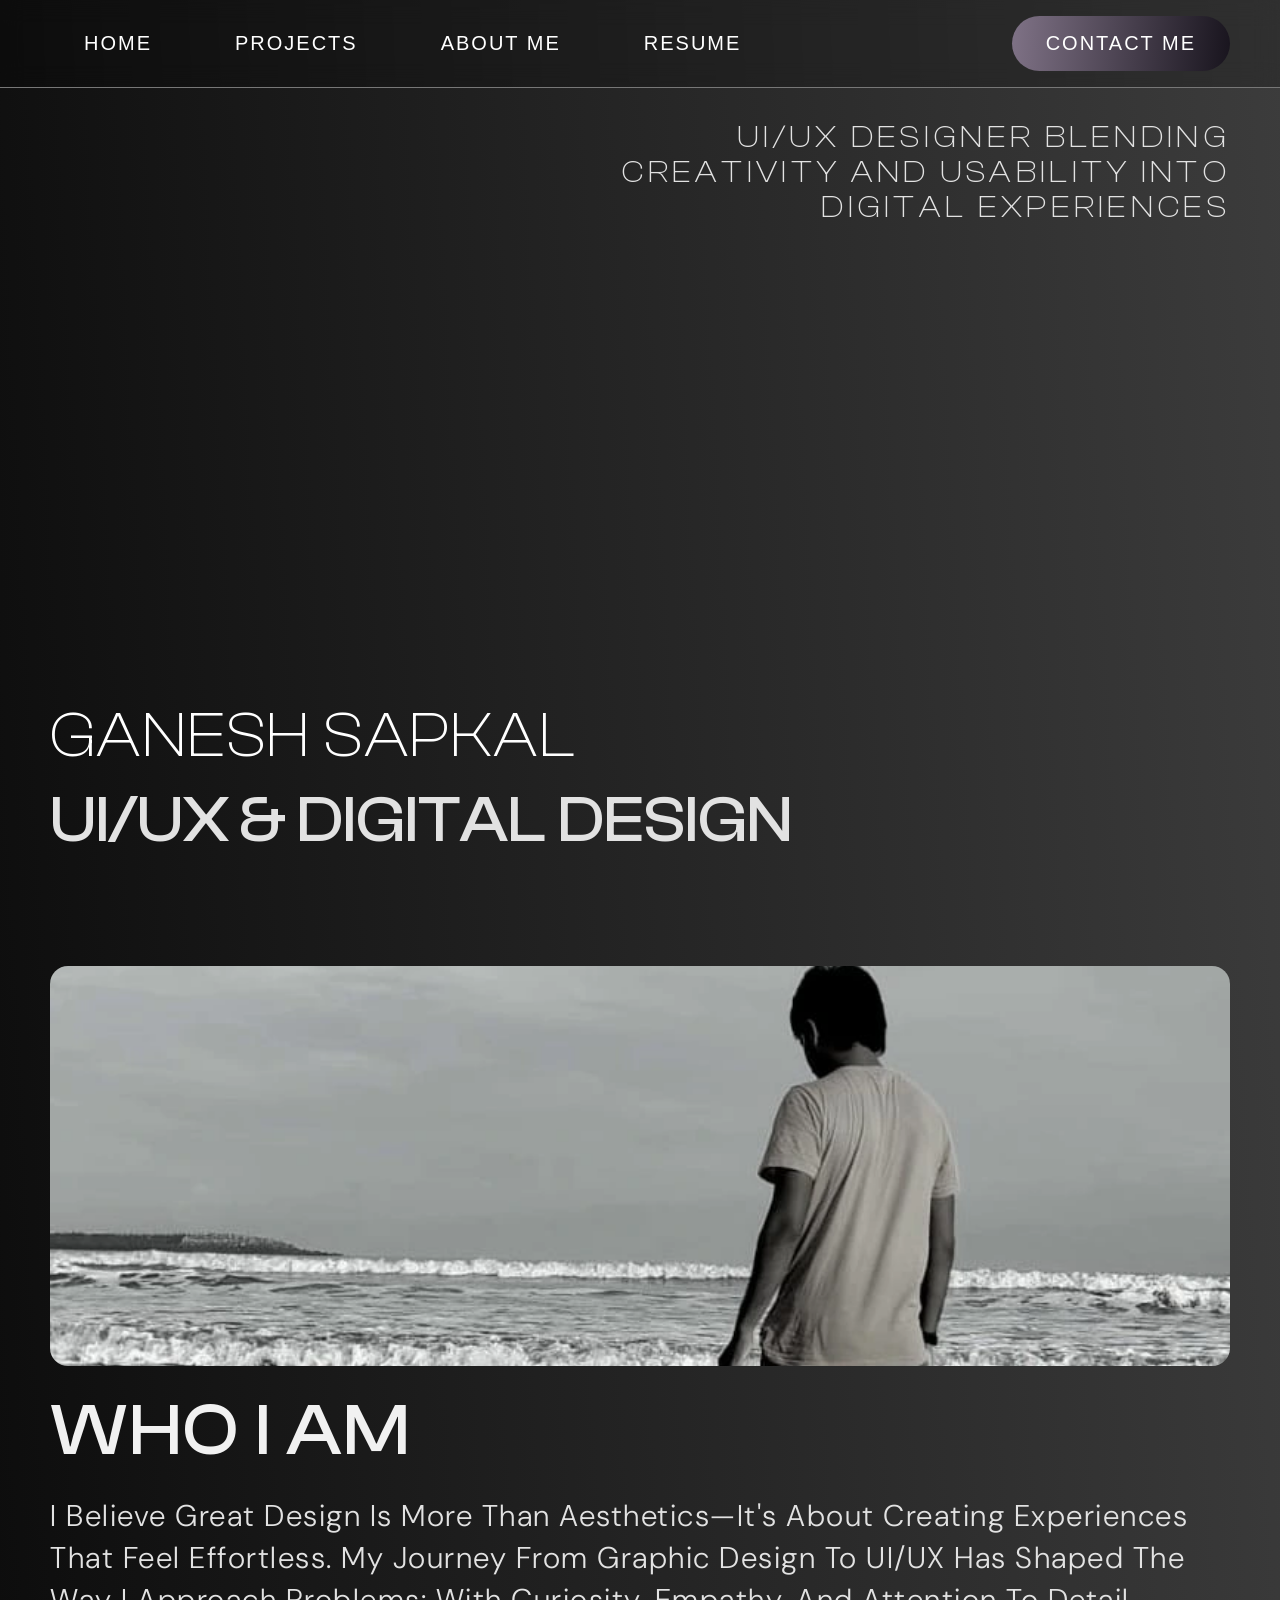
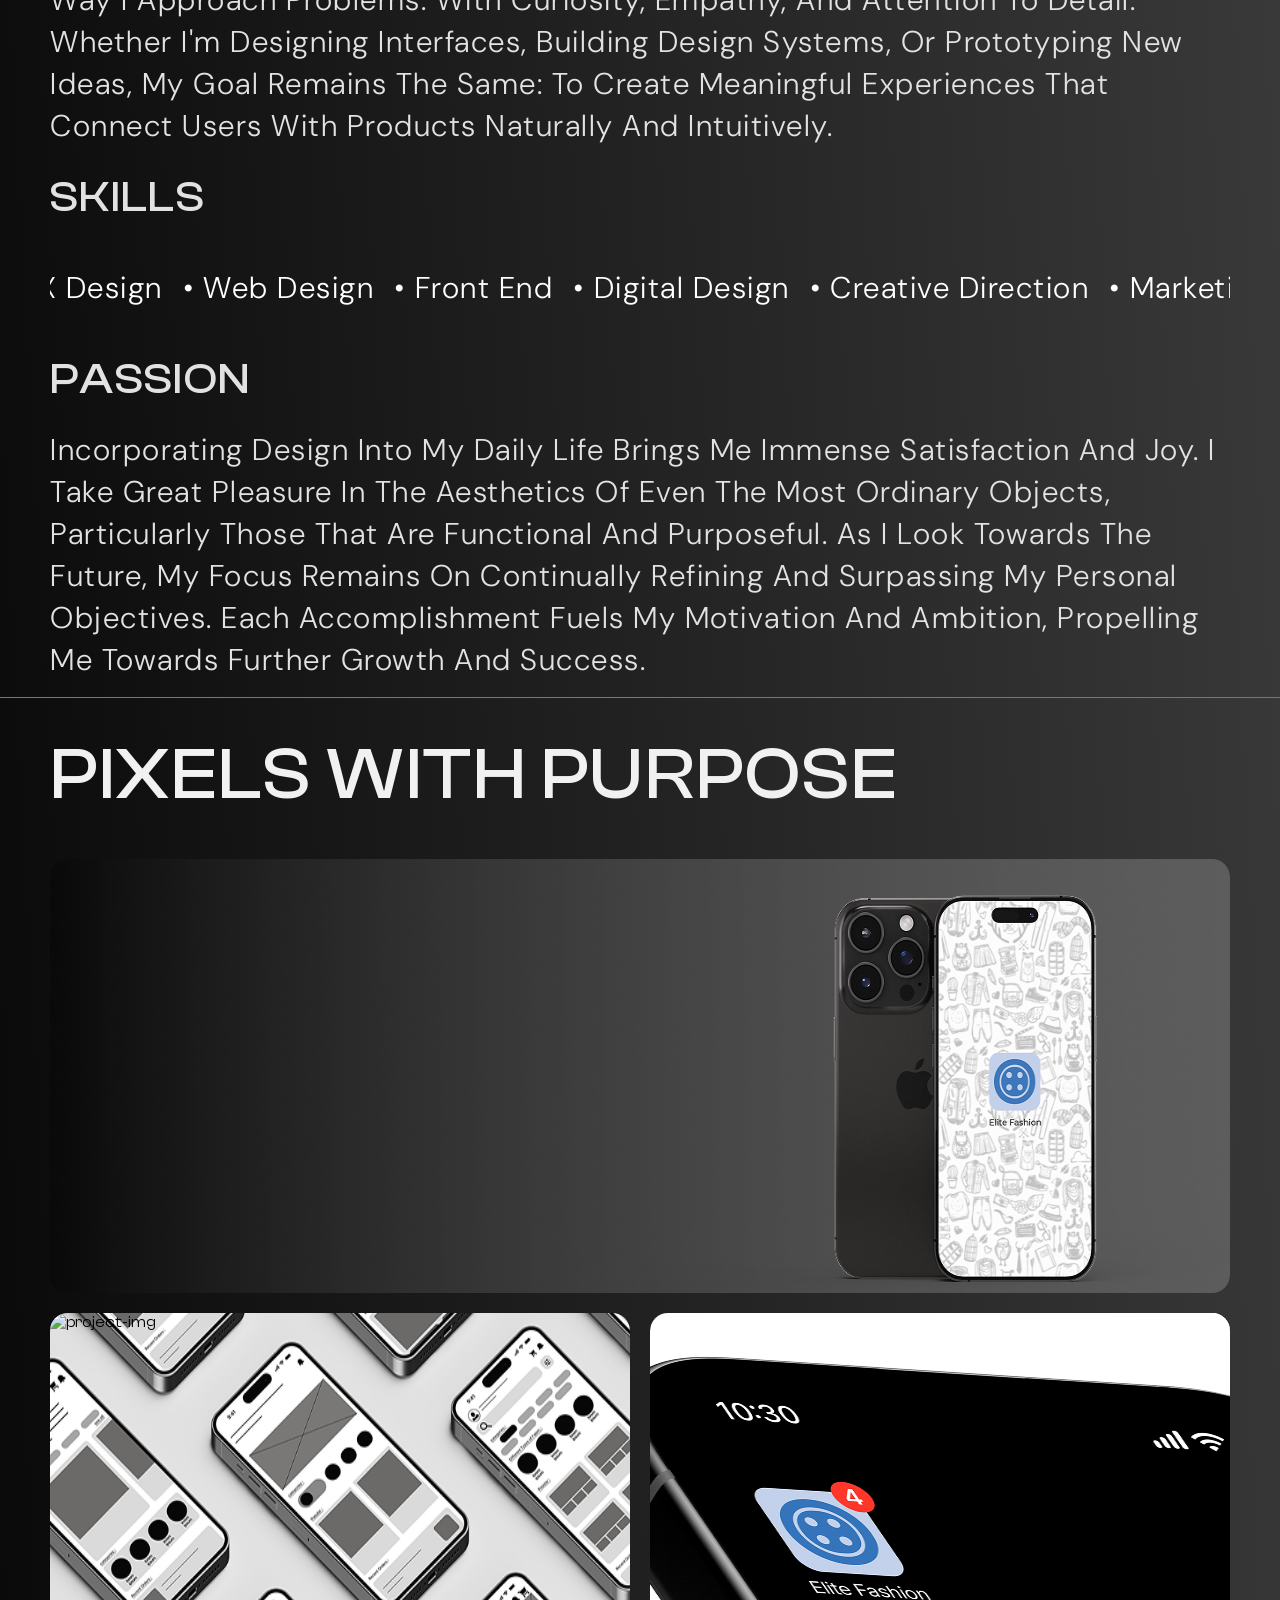
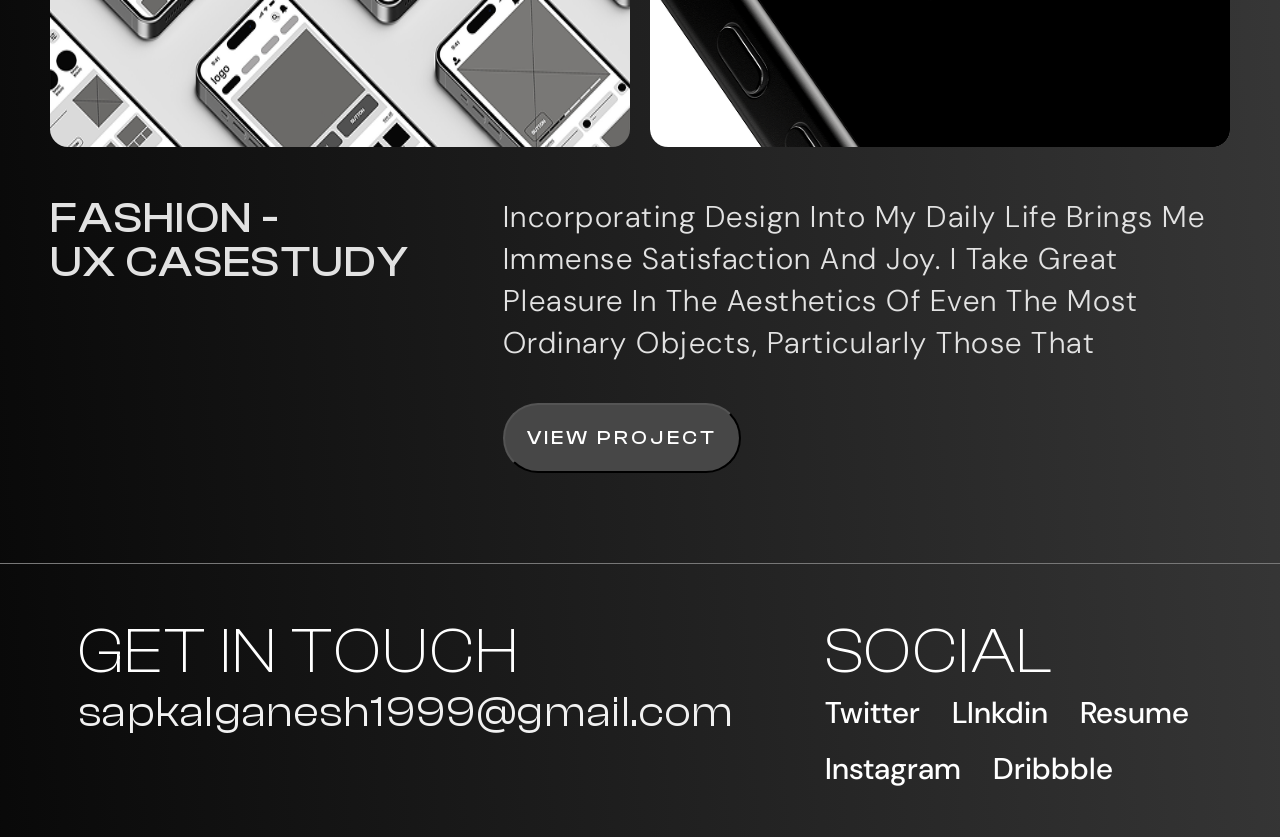
==== index.html @ cbca67ed "update" ====
<!DOCTYPE html>
<html lang="en">
<head>
    <meta charset="UTF-8">
    <meta name="viewport" content="width=device-width, initial-scale=1.0">
    <title>Portfolio GS</title>
    <link rel="stylesheet" href="style.css">
    <link rel="preconnect" href="https://fonts.googleapis.com">
<link rel="preconnect" href="https://fonts.gstatic.com" crossorigin>
<link rel="icon" type="image/svg" href="images/FAVICON.svg">
<link href="https://fonts.googleapis.com/css2?family=DM+Sans:ital,opsz,wght@0,9..40,100..1000;1,9..40,100..1000&display=swap" rel="stylesheet">
</head>
<body>
    <section class="header">
     <div class="Navigation">
        <button class="btn">Home</button>
        <button class="btn">Projects</button>
        <button class="btn">About Me</button>
        <button class="btn"><a class="resume" target="_blank" href="resume.html">Resume</a></button>
     </div>
        <button class="btn2">Contact Me</button>
    </section>
    <section class="Hero-Content">
        <div class="unicorn-bg"
        data-us-project="uirzFrzkegNDwkqG5woQ">
        </div>
    <div class="hero-inner">
        <p class="hero-text">
            UI/UX DESIGNER BLENDING CREATIVITY AND USABILITY INTO DIGITAL EXPERIENCES
         </p>
        <div class="Profile-Info">
           <h2>Ganesh Sapkal </h2>
          <h1>UI/UX & Digital Design</h1>
        </div>
    </div>
        
    </section>
    <section class="About-me">
        <img class="my-img" src="images/WhatsApp Image 2026-05-20 at 4.47.07 PM.webp" alt="my photo">
        <h3 id="subtitle">Who I Am</h3>
        <P class="bodytext">I believe great design is more than aesthetics—it's about creating experiences that feel effortless. My journey from graphic design to UI/UX has shaped the way I approach problems: with curiosity, empathy, and attention to detail. Whether I'm designing interfaces, building design systems, or prototyping new ideas, my goal remains the same: to create meaningful experiences that connect users with products naturally and intuitively. </P>
        <div class="abuot02">
            <h4>Skills</h4>
        <div class="skills-wrapper">
            <div class="skills-track">
            <span>UI/UX Design</span>
            <span>Web Design</span>
            <span>Front end</span>
            <span>Digital Design</span>
            <span>Creative Direction</span>
            <span>Marketing</span>
            <span>Brand Identities</span>

            <!-- Duplicate -->
            <span>UI/UX Design</span>
            <span>Web Design</span>
            <span>Front end</span>
            <span>Digital Design</span>
            <span>Creative Direction</span>
            <span>Marketing</span>
            <span>Brand Identities</span>
            </div>
        </div>
            <h4>Passion</h4>
            <P class="bodytext">Incorporating design into my daily life brings me immense satisfaction and joy. I take great pleasure in the aesthetics of even the most ordinary objects, particularly those that are functional and purposeful. As I look towards the future, my focus remains on continually refining and surpassing my personal objectives. Each accomplishment fuels my motivation and ambition, propelling me towards further growth and success. </P>
        </div>
    </section>
    <section class="Projects">
        <h3 id="subtitle">Pixels With Purpose</h3>
<div class="project02">
            <div class="Project02-Image">
                <img id="imgp21" src="images/main img case study.png" alt="project-img">
                <img id="imgp22"src="images/2nd\ imag\ of\ case\ study.png" alt="project-img">
                <img id="imgp23"src="images/Image.png" alt="project-img"> 
            </div>
         <div class="Project-Description"> 
            <h4>fashion -<br>UX casestudy</h4>
            <div class="Project-Text">
                <P class="bodytext">Incorporating design into my daily life brings me immense satisfaction and joy. I take great pleasure in the aesthetics of even the most ordinary objects, particularly those that  </P>
                <button class="Project-Link-btn">View Project</button>
            </div>
         </div>
    </div>
    </section>
    <section class="Footer">
        <div class="Contact-Info">
        <h2>GET IN TOUCH</h2>
        <h5>sapkalganesh1999@gmail.com</h5>
        </div>
        <div class="Social">
        <h2>Social</h2>
        <div id="SocialList">
           <div class="listo1">
            <h6>Twitter</h6>
            <h6>LInkdin</h6>
            <h6>Resume</h6>
           </div> 
           <div class="listo1">
            <h6>Instagram</h6>
            <h6>dribbble</h6>
           </div>
        </div>

    </section>
    
    <script src="script.js"></script>
</body>
</html>
---- style.css ----
@font-face{
    font-family: "Clash Display";
    src: url("fonts/TTF/ClashDisplay-Variable.woff2") format("woff2");
}
*{
    box-sizing: border-box;
    margin: 0;
    padding: 0;
}
html{
    scroll-behavior: smooth;
}
body {
  font-family: "Clash Display";
  background: linear-gradient(267deg, #666 -82.17%, #000 117.22%);
  min-height: 100vh;
}
.header{
    position: fixed;
    top: 0;
    left: 0;
    width: 100%;
    display: flex;
    padding: 16px clamp(20px, 5vw, 50px);
    justify-content: space-between;
    align-items: center;
    background: rgba(0,0,0,0.2);
    backdrop-filter: blur(12px);
    -webkit-backdrop-filter: blur(12px);
    border-bottom: 0.5px solid var(--greys-scale-500, #777);
    z-index: 1000;
    transition: transform 0.4s ease;
}
.btn{
    padding: 16px 34px;
    justify-content: center;
    align-items: center;
    gap: 10px;
    border: 0px;
    border-radius: 50px;
    background-color: transparent;
    color: rgba(255, 255, 255, 1);
    font-size: 20px;
    text-transform: uppercase;
    font-weight: 500;
    letter-spacing: 2px;
}
    .btn:hover{
    text-decoration: underline;
    text-underline-offset: 5px;
    letter-spacing: 2px;
    }
.Navigation{
    display: flex;
    align-items: center;
    gap: 15px;  
    
}
.btn2{
    color: #FFFFFF;
    display: flex;
    padding: 16px 34px;
    justify-content: center;
    align-items: center;
    gap: 10px;
    border-radius: 50px;
    border: 3px;
    background: linear-gradient(95deg, #7F7286 0.2%, #0C0911 111.86%);font-size: 20px;
    text-transform: uppercase;
    font-weight: 500;
    letter-spacing: 2px;
}
    .btn2:hover{
    color: var(--greys-scale-0, #FFF);
    background: linear-gradient(95deg, #CCB6D8 0.2%, #57386D 111.86%);
    text-decoration: underline;
    text-underline-offset: 3px;
    font-size: 20px;
    text-transform: uppercase;
    font-weight: 500;
    letter-spacing: 2px;
    }
.Hero-Content{
    position: relative;
    overflow: hidden;
    min-height: 100vh;
    width: 100%;
    padding: 0 50px 50px;
    color: #eaeaea;
}
.hero-text{
    color: var(--greys-scale-100, #E2E2E2);
    font-family: "Clash Display";
    font-size: clamp(1rem, 2.5vw, 2rem);
    font-style: normal;
    font-weight: 300;
    line-height: 110%; /* 47.3px */
    letter-spacing: 4.3px;
    text-transform: capitalize;
    max-width: 659px;
    text-align: right;
}
.Profile-Info{
    display: flex;
    flex-direction: column;
    align-items: flex-start;
    gap: 8px;
    align-self: stretch;
    margin-top: 4lh;
}
h2{
    color: var(--greys-scale-0, #FFF);
    font-family: "Clash Display";
    font-size: clamp(2rem, 5vw, 4.56rem);
    line-height: 1;
    font-style: normal;
    font-weight: 300;
    line-height: 120%; /* 87.6px */
    letter-spacing: 1.46px;
    text-transform: uppercase;
}
h1{
    color: var(--greys-scale-50, #E2E2E2);
    font-family: "Clash Display";
    font-size: clamp(2rem, 5vw, 4.56rem);
    font-style: normal;
    font-weight: 500;
    line-height: 120%; /* 87.6px */
    text-transform: uppercase;
}
.unicorn-bg{
    position: absolute;
    top: 0;
    left: 0;
    width: 100%;
    height: 100%;
    z-index: 0;
    opacity: 1;
}
.About-me{
    display: flex;
    padding: 16px 50px;
    flex-direction: column;
    justify-content: center;
    align-items: start;
    gap: 28px;
    align-self: stretch;
    border-bottom: 0.5px solid var(--greys-scale-500, #777);
}
.my-img{
    width: 100%;
    height: 400px;
    object-fit: cover;
    border-radius: 18px;
    transform: scaleX(-1);
}
.header:hover{
    background: rgba(0,0,0,0.35);
}
.header.hide{
    transform: translateY(-100%);
}
.hero-inner{
    position: relative;
    z-index: 2;
    width: 100%;
    min-height: 100vh;
    display: flex;
    flex-direction: column;
    justify-content: space-between;
    align-items: flex-end;
    padding-top: 120px;
    padding-bottom: 40px;
}
#subtitle{
    color: var(--greys-scale-50, #F1F1F1);
    font-family: "Clash Display";
    font-size: 73px;
    font-style: normal;
    font-weight: 500;
    line-height: 100%; /* 73px */
    letter-spacing: 2.19px;
    text-transform: uppercase;
}
.bodytext{
    color: var(--greys-scale-100, #E2E2E2);
    font-family: "DM Sans";
    font-size: 30px;
    font-style: normal;
    font-weight: 300;
    line-height: 140%; /* 33px */
    letter-spacing: 1.5px;
    text-transform: capitalize;
}
.abuot02{
    display: flex;
    flex-direction: column;
    align-items: flex-start;
    gap: 28px;
    align-self: stretch;
}
h4{
    color: var(--greys-scale-100, #E2E2E2);
    font-family: "Clash Display";
    font-size: 44px;
    font-style: normal;
    font-weight: 500;
    line-height: 100%; /* 44px */
    letter-spacing: 1.32px;
    text-transform: uppercase;
}
.Projects{
    display: flex;
    padding: 40px 50px;
    flex-direction: column;
    align-items: flex-start;
    gap: 48px;
    align-self: stretch;
}
.Project-Image{
    display: flex;
    justify-content: flex-end;
    align-items: flex-start;
    align-content: flex-start;
    gap: 20px;
    align-self: stretch;
    flex-wrap: wrap;
}
#imagep1{
    width: 657px;
    height: 434px;
    border-radius: 18px;
    border: 0.5px solid #91784C;
}
.Project-Description{
    display: flex;
    align-items: flex-start;
    justify-content: space-between;
    align-self: stretch;
}
.Project-Link-btn{
    display: flex;
    padding: 22px;
    justify-content: center;
    align-items: center;
    gap: 10px;
    border-radius: 50px;
    background: var(--greys-scale-700, #474747);
    color: var(--greys-scale-0, #FFF);
    font-family: "Clash Display";
    font-size: 20px;
    font-style: normal;
    font-weight: 500;
    line-height: 110%; /* 22px */
    letter-spacing: 3.2px;
    text-transform: uppercase;
}
.Project-Text{
    margin-left: 5lh;
    display: flex;
    flex-direction: column;
    align-items: flex-start;
    gap: 39px;
    flex: 1 0 0;
}
#project01{
    display: flex;
    padding-bottom: 50px;
    flex-direction: column;
    align-items: flex-end;
    gap: 49px;
    align-self: stretch;
}
.project02{
    display: flex;
    padding-bottom: 50px;
    flex-direction: column;
    align-items: flex-end;
    gap: 49px;
    align-self: stretch;
}
.Project02-Image{
    display: grid;
    height: 888px;
    row-gap: 20px;
    column-gap: 20px;
    align-self: stretch;
    grid-template-rows: repeat(2,minmax(0,1fr));
    grid-template-columns: repeat(2,minmax(0,1fr));
}
#imgp21{
    align-self: stretch;
    grid-row: 1 / span 1;
    grid-column: 1 / span 2;
    justify-self: stretch;
    border-radius: 18px;
    background: url(images/main\ img\ case\ study.png) lightgray 842.93px -58.25px / 54.776% 126.844% no-repeat, linear-gradient(90deg, #000 -6.96%, rgba(255, 255, 255, 0.00) 168.92%);
}
#imgp22{
    align-self: stretch;
    grid-row: 2 / span 1;
    grid-column: 1 / span 1;
    justify-self: stretch;
    border-radius: 18px;
    background: url(images/2nd\ imag\ of\ case\ study.png) lightgray -0.002px -93.945px / 100% 133.609% no-repeat;
}
#imgp23{
    align-self: stretch;
    grid-row: 2 / span 1;
    grid-column: 2 / span 1;
    justify-self: stretch;
    border-radius: 18px;
    background: url(images/Image.png) lightgray -34.316px -112.527px / 124.784% 179.742% no-repeat;
}
.Footer{
    display: flex;
    padding: 50px 78px;
    justify-content: space-between;
    align-items: flex-start;
    align-self: stretch;
    border-top: 1px solid var(--greys-scale-500, #777);
}
h5{
    align-self: stretch;
    color: var(--greys-scale-50, #F1F1F1);
    font-family: "Clash Display";
    font-size: 43px;
    font-style: normal;
    font-weight: 400;
    line-height: 100%; /* 43px */
    letter-spacing: 1.29px;
    text-transform: lowercase;
}
h6{
    color: #FFF;
    font-family: "DM Sans";
    font-size: 30px;
    font-style: normal;
    font-weight: 500;
    line-height: 120%; /* 36px */
    text-transform: capitalize;}
#SocialList{
    display: flex;
    flex-direction: column;
    align-items: flex-start;
    gap: 20px;
    align-self: stretch;
}
.Social{
    display: flex;
    width: 377px;
    flex-direction: column;
    align-items: flex-start;
    gap: 4px;
}
.listo1{
    display: flex;
    align-items: center;
    gap: 32px;
    align-self: stretch;
}
.resume{
    text-decoration: none;
    color: inherit;
}
.skills-wrapper{
    overflow: hidden;
    width: 100%;
    padding: 20px 0;
    color: #FFFFFF;
}

.skills-track{
    display: flex;
    gap: 40px;
    width: max-content;
    font-family: "DM Sans";
    font-size: 30px;
    font-style: normal;
    font-weight: 300;
    line-height: 140%; /* 33px */
    letter-spacing: 1.5px;
    text-transform: capitalize;
    display: flex;
    gap: 20px;
}

.skills-track span{
    white-space: nowrap;
    font-family: "DM Sans";
    font-size: 30px;
    font-style: normal;
    font-weight: 300;
    line-height: 140%;
    letter-spacing: 1.5px;
    text-transform: capitalize;
}

.skills-track span::before{
    content: "•";
    margin-right: 8px;
}
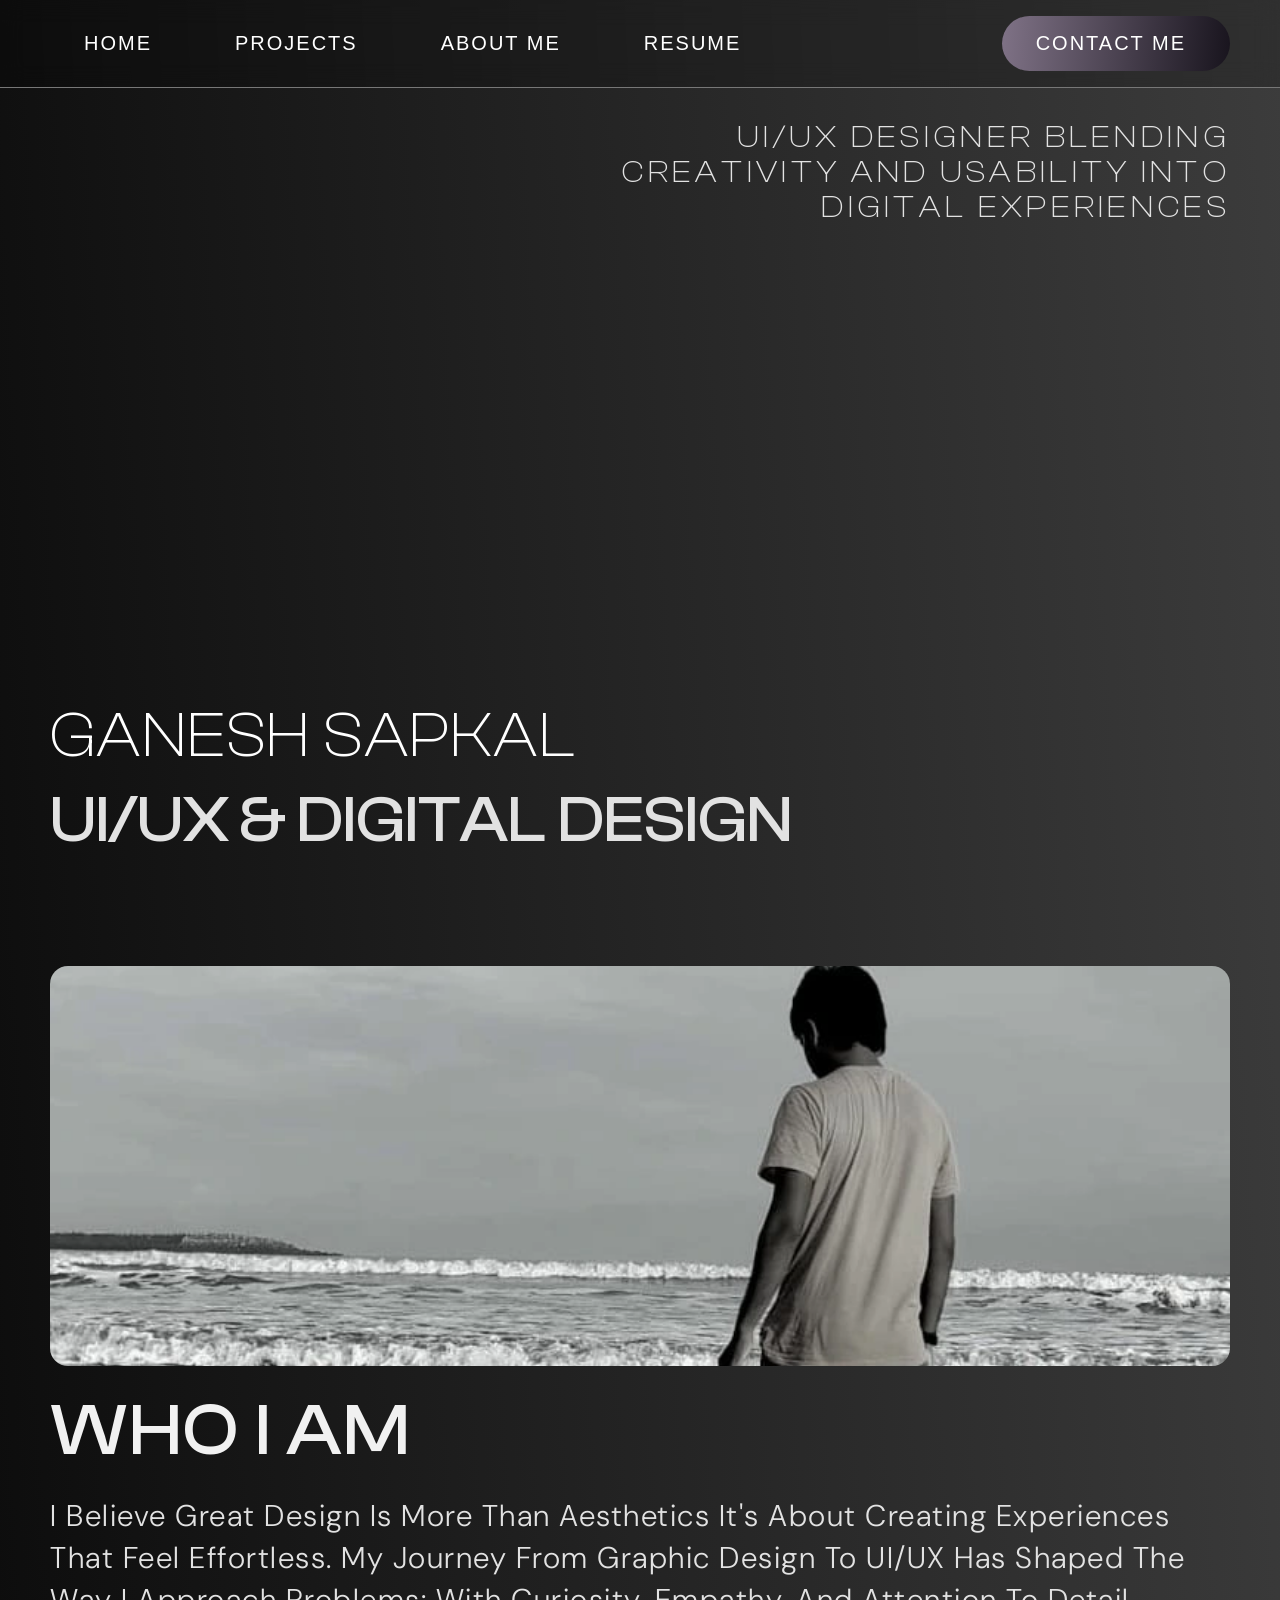
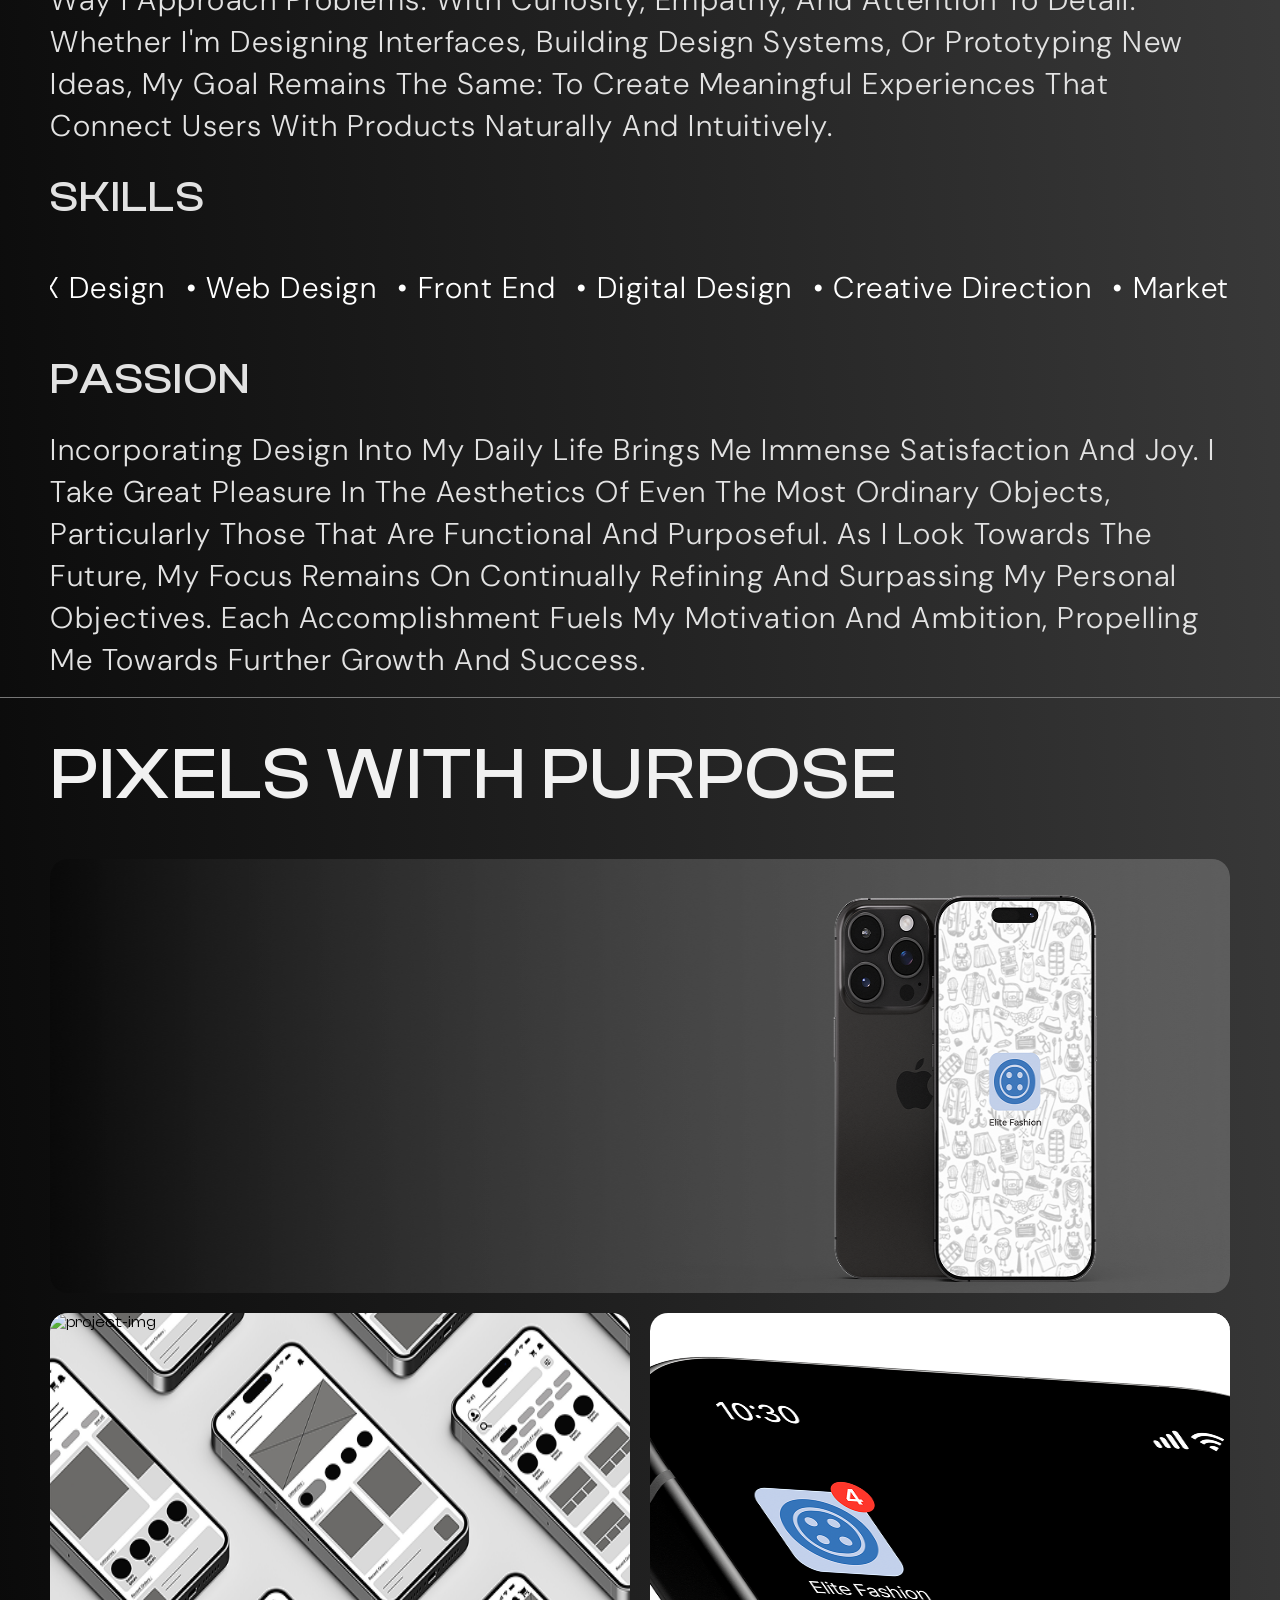
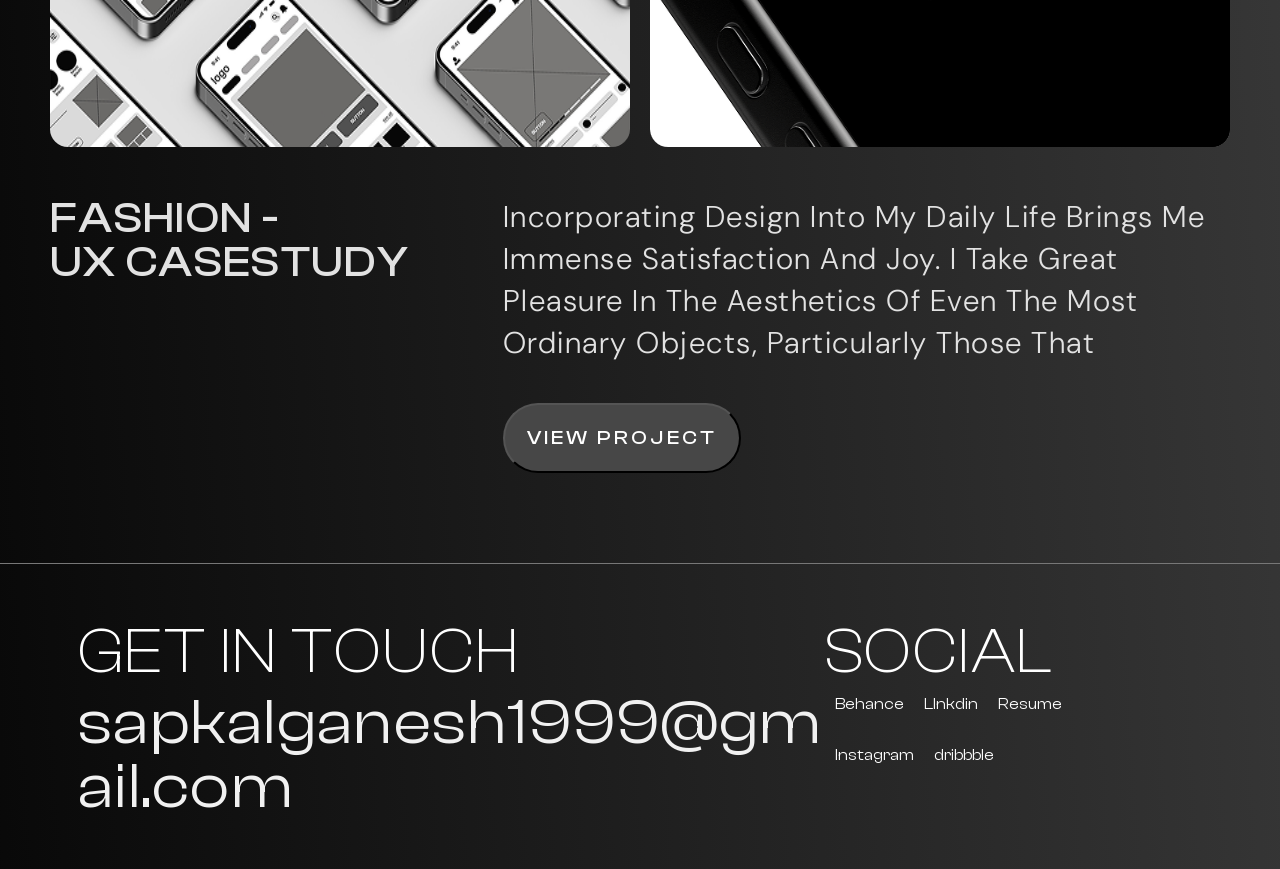
==== commit 4a895a66: "update" ====
--- a/index.html
+++ b/index.html
@@ -6,9 +6,10 @@
     <title>Portfolio GS</title>
     <link rel="stylesheet" href="style.css">
     <link rel="preconnect" href="https://fonts.googleapis.com">
-<link rel="preconnect" href="https://fonts.gstatic.com" crossorigin>
-<link rel="icon" type="image/svg" href="images/FAVICON.svg">
-<link href="https://fonts.googleapis.com/css2?family=DM+Sans:ital,opsz,wght@0,9..40,100..1000;1,9..40,100..1000&display=swap" rel="stylesheet">
+    <link rel="preconnect" href="https://fonts.gstatic.com" crossorigin>
+    <link rel="icon" type="image/svg" href="images/FAVICON.svg">
+    <link href="https://fonts.googleapis.com/css2?family=DM+Sans:ital,opsz,wght@0,9..40,100..1000;1,9..40,100..1000&display=swap" rel="stylesheet">
+    <link href="https://cdn.jsdelivr.net/npm/remixicon/fonts/remixicon.css" rel="stylesheet">
 </head>
 <body>
     <section class="header">
@@ -18,7 +19,10 @@
         <button class="btn">About Me</button>
         <button class="btn"><a class="resume" target="_blank" href="resume.html">Resume</a></button>
      </div>
-        <button class="btn2">Contact Me</button>
+        <button class="btn2">
+        <span>Contact Me</span>
+        <i class="ri-arrow-right-line"></i>
+        </button>
     </section>
     <section class="Hero-Content">
         <div class="unicorn-bg"
@@ -38,7 +42,7 @@
     <section class="About-me">
         <img class="my-img" src="images/WhatsApp Image 2026-05-20 at 4.47.07 PM.webp" alt="my photo">
         <h3 id="subtitle">Who I Am</h3>
-        <P class="bodytext">I believe great design is more than aesthetics—it's about creating experiences that feel effortless. My journey from graphic design to UI/UX has shaped the way I approach problems: with curiosity, empathy, and attention to detail. Whether I'm designing interfaces, building design systems, or prototyping new ideas, my goal remains the same: to create meaningful experiences that connect users with products naturally and intuitively. </P>
+        <P class="bodytext">I believe great design is more than aesthetics it's about creating experiences that feel effortless. My journey from graphic design to UI/UX has shaped the way I approach problems: with curiosity, empathy, and attention to detail. Whether I'm designing interfaces, building design systems, or prototyping new ideas, my goal remains the same: to create meaningful experiences that connect users with products naturally and intuitively. </P>
         <div class="abuot02">
             <h4>Skills</h4>
         <div class="skills-wrapper">
@@ -91,13 +95,28 @@
         <h2>Social</h2>
         <div id="SocialList">
            <div class="listo1">
-            <h6>Twitter</h6>
-            <h6>LInkdin</h6>
-            <h6>Resume</h6>
+            <a href="https://www.behance.net/ganeshsapkal"target="_blank">
+            <i class="ri-behance-line"></i>
+            <span>Behance</span>
+            </a>
+            <a href="https://www.linkedin.com/in/ganesh021999"target="_blank">
+            <i class="ri-linkedin-box-fill"></i>
+            <span>LInkdin</span>
+            </a>
+            <a href="resume.html"target="_blank">
+            <i class="ri-article-fill"></i>
+            <span>Resume</span>
+            </a>
            </div> 
            <div class="listo1">
-            <h6>Instagram</h6>
-            <h6>dribbble</h6>
+            <a href="#">
+            <i class="ri-instagram-fill"></i>
+            <span>Instagram</span>
+            </a>
+            <a href="https://dribbble.com/sapkal_1999_ganesh-6180"target="_blank">
+            <i class="ri-dribbble-line"></i>
+            <span>dribbble</span>
+            </a>
            </div>
         </div>
 
--- a/style.css
+++ b/style.css
@@ -70,15 +70,16 @@
     font-weight: 500;
     letter-spacing: 2px;
 }
-    .btn2:hover{
-    color: var(--greys-scale-0, #FFF);
-    background: linear-gradient(95deg, #CCB6D8 0.2%, #57386D 111.86%);
-    text-decoration: underline;
-    text-underline-offset: 3px;
-    font-size: 20px;
-    text-transform: uppercase;
-    font-weight: 500;
-    letter-spacing: 2px;
+    .btn2:hover {
+   color: #FFF;
+   background: linear-gradient(95deg, #CCB6D8 0.2%, #57386D 111.86%);
+    }
+    .btn2:hover span {
+   text-decoration: underline;
+   text-underline-offset: 3px;
+    }
+    .btn2:hover i {
+   transform: translateX(4px);
     }
 .Hero-Content{
     position: relative;
@@ -343,7 +344,7 @@
     display: flex;
     flex-direction: column;
     align-items: flex-start;
-    gap: 20px;
+    gap: 32px;
     align-self: stretch;
 }
 .Social{
@@ -352,12 +353,14 @@
     flex-direction: column;
     align-items: flex-start;
     gap: 4px;
+    flex-shrink: 0;
 }
 .listo1{
     display: flex;
     align-items: center;
-    gap: 32px;
-    align-self: stretch;
+    gap: 10px;
+    align-self: stretch;
+    flex-wrap: wrap;
 }
 .resume{
     text-decoration: none;
@@ -399,4 +402,26 @@
 .skills-track span::before{
     content: "•";
     margin-right: 8px;
+}
+.listo1 a {
+    display: flex;
+    align-items: center;
+    gap: 10px;
+    text-decoration: none;
+    color: #fff;
+    white-space: nowrap;
+}
+
+.listo1 a i {
+    font-size: 24px;
+}
+.Contact-Info{
+    flex: 1;
+}
+.Contact-Info h5{
+    font-size: 80px;
+}
+.Contact-Info h5{
+    font-size: clamp(32px, 5vw, 72px);
+    word-break: break-word;
 }
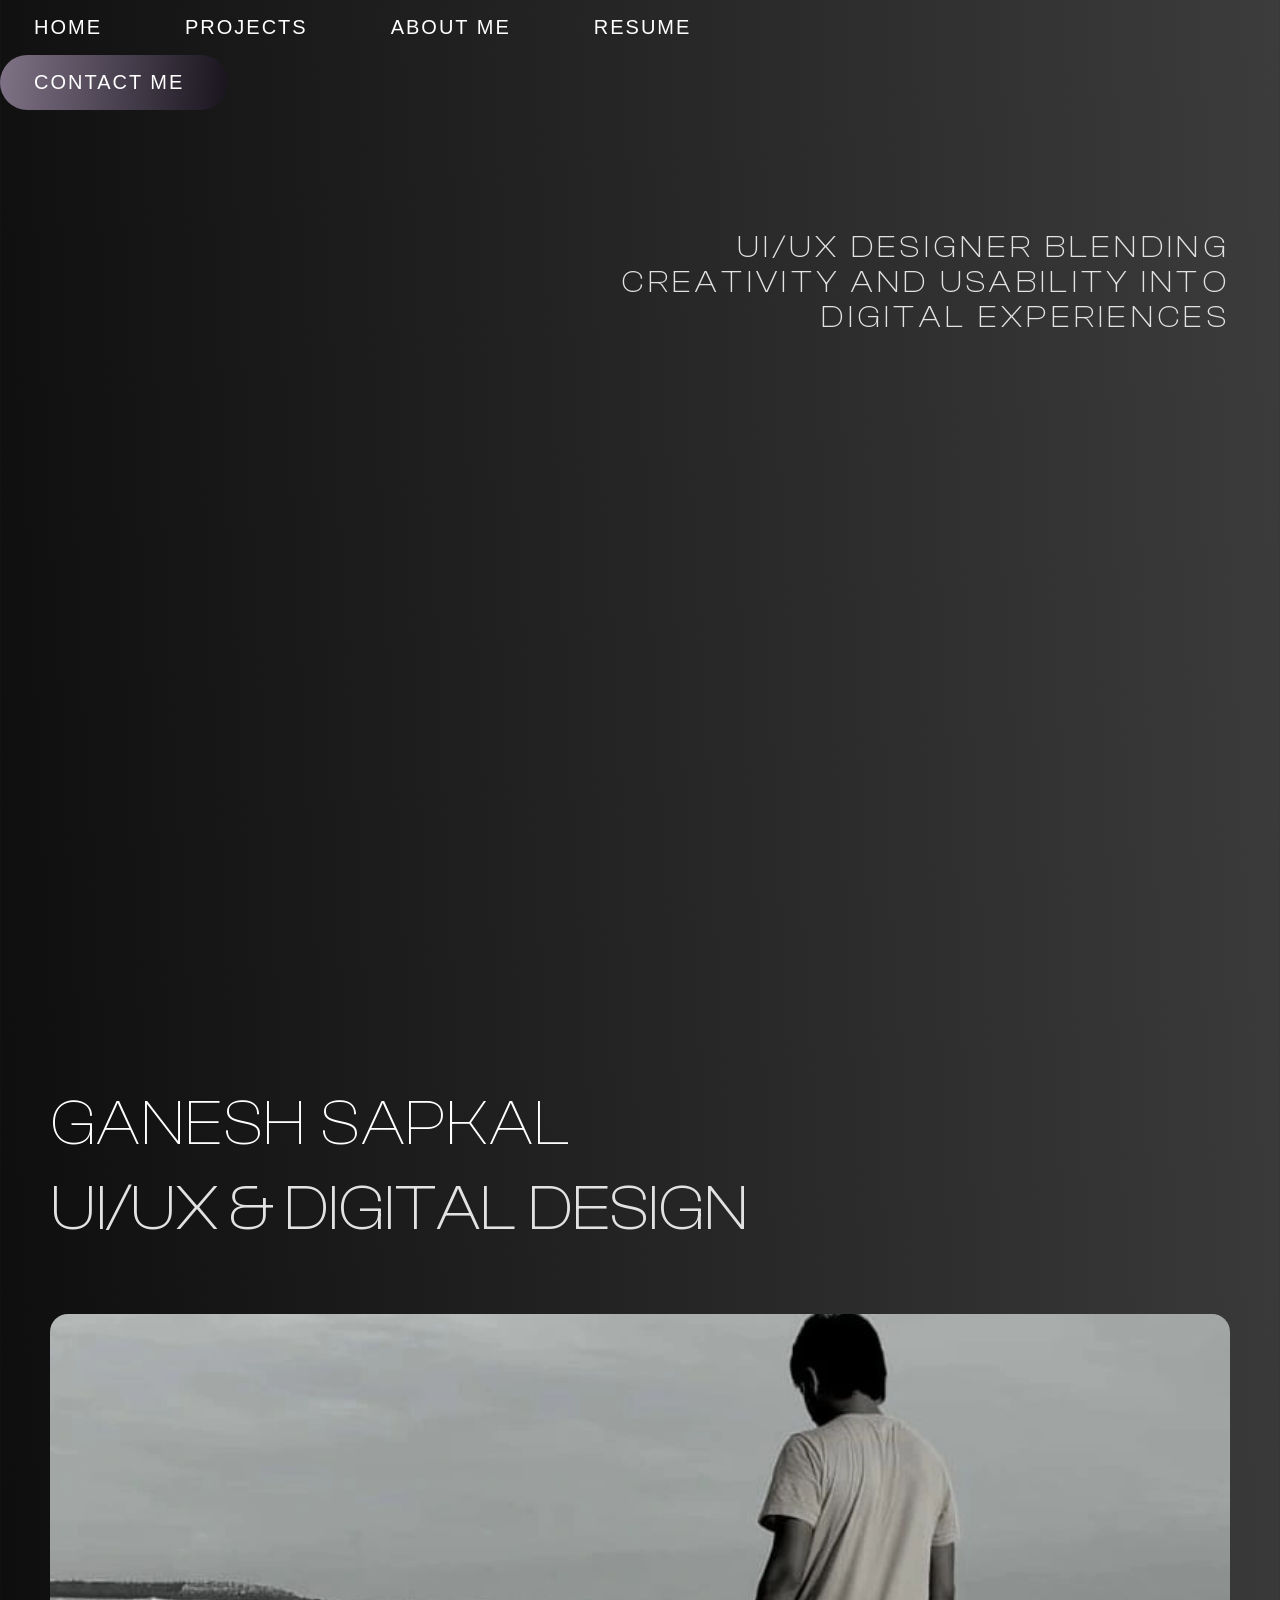
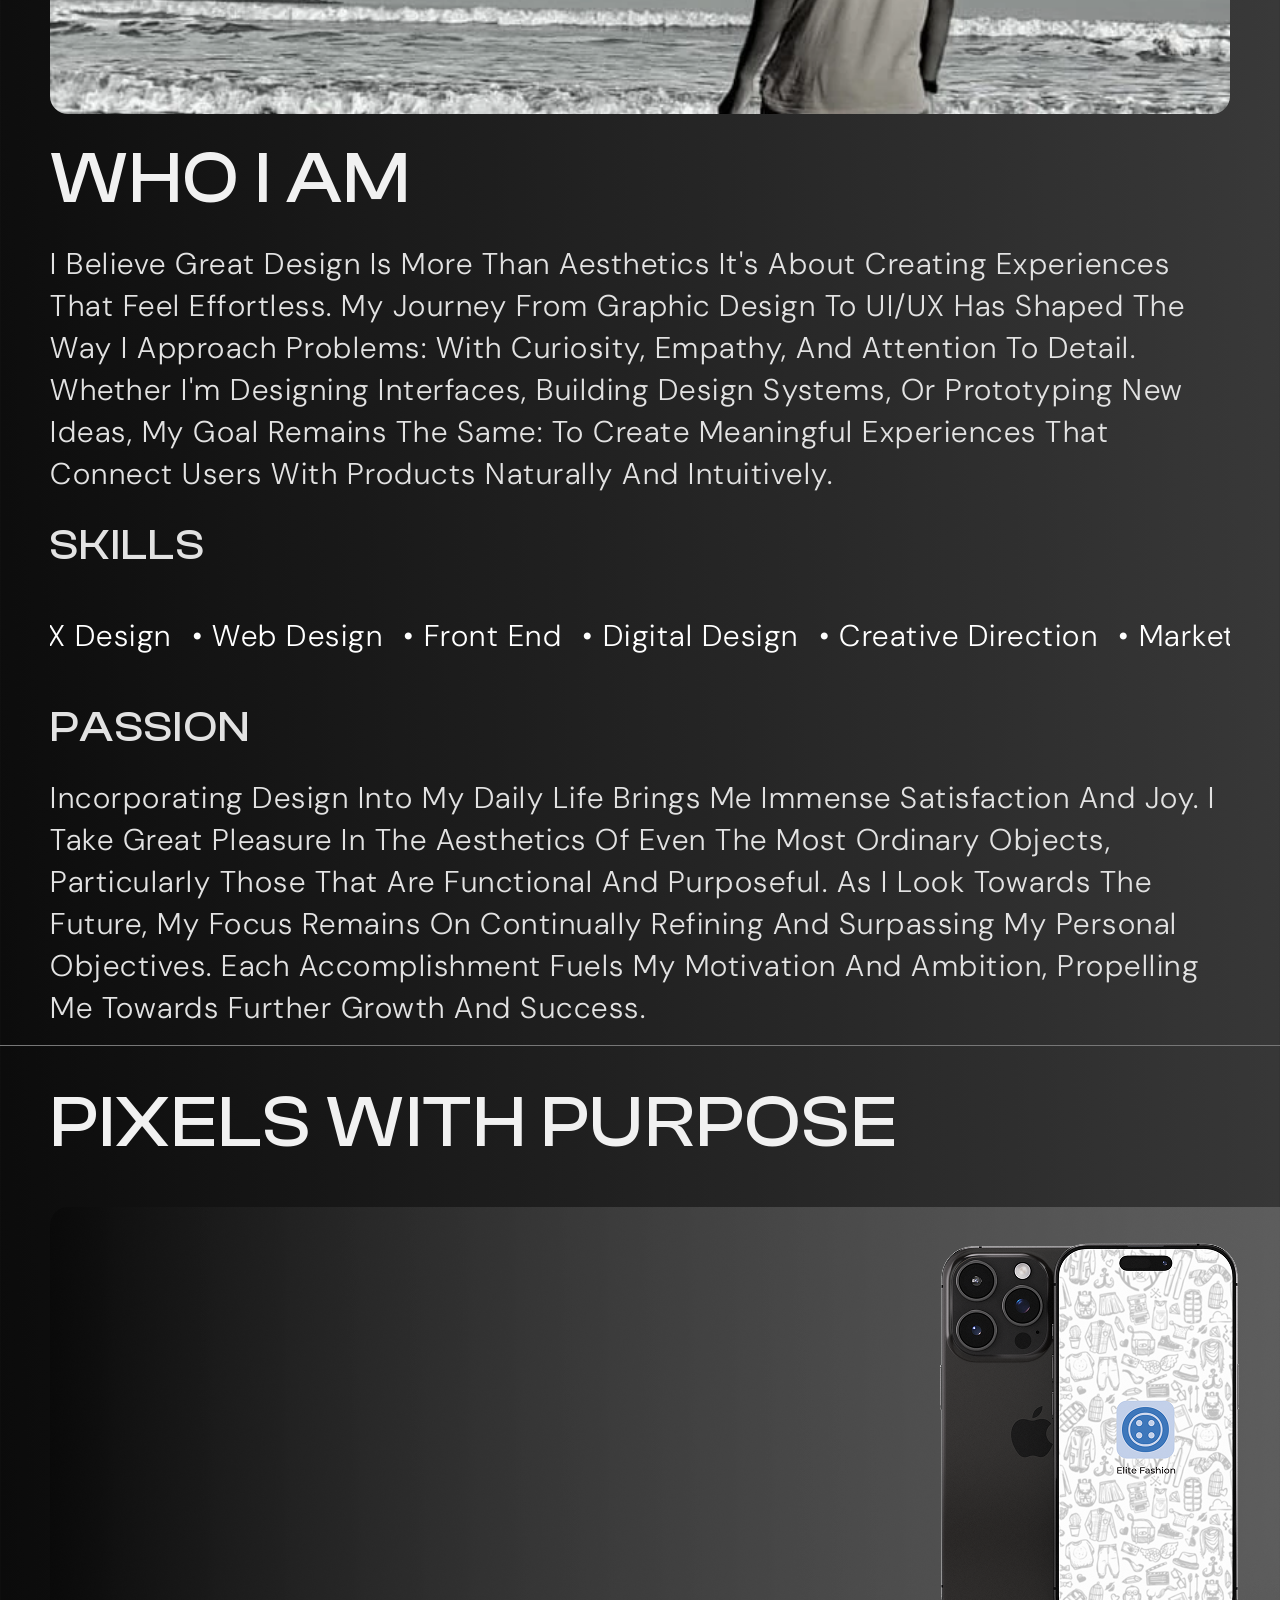
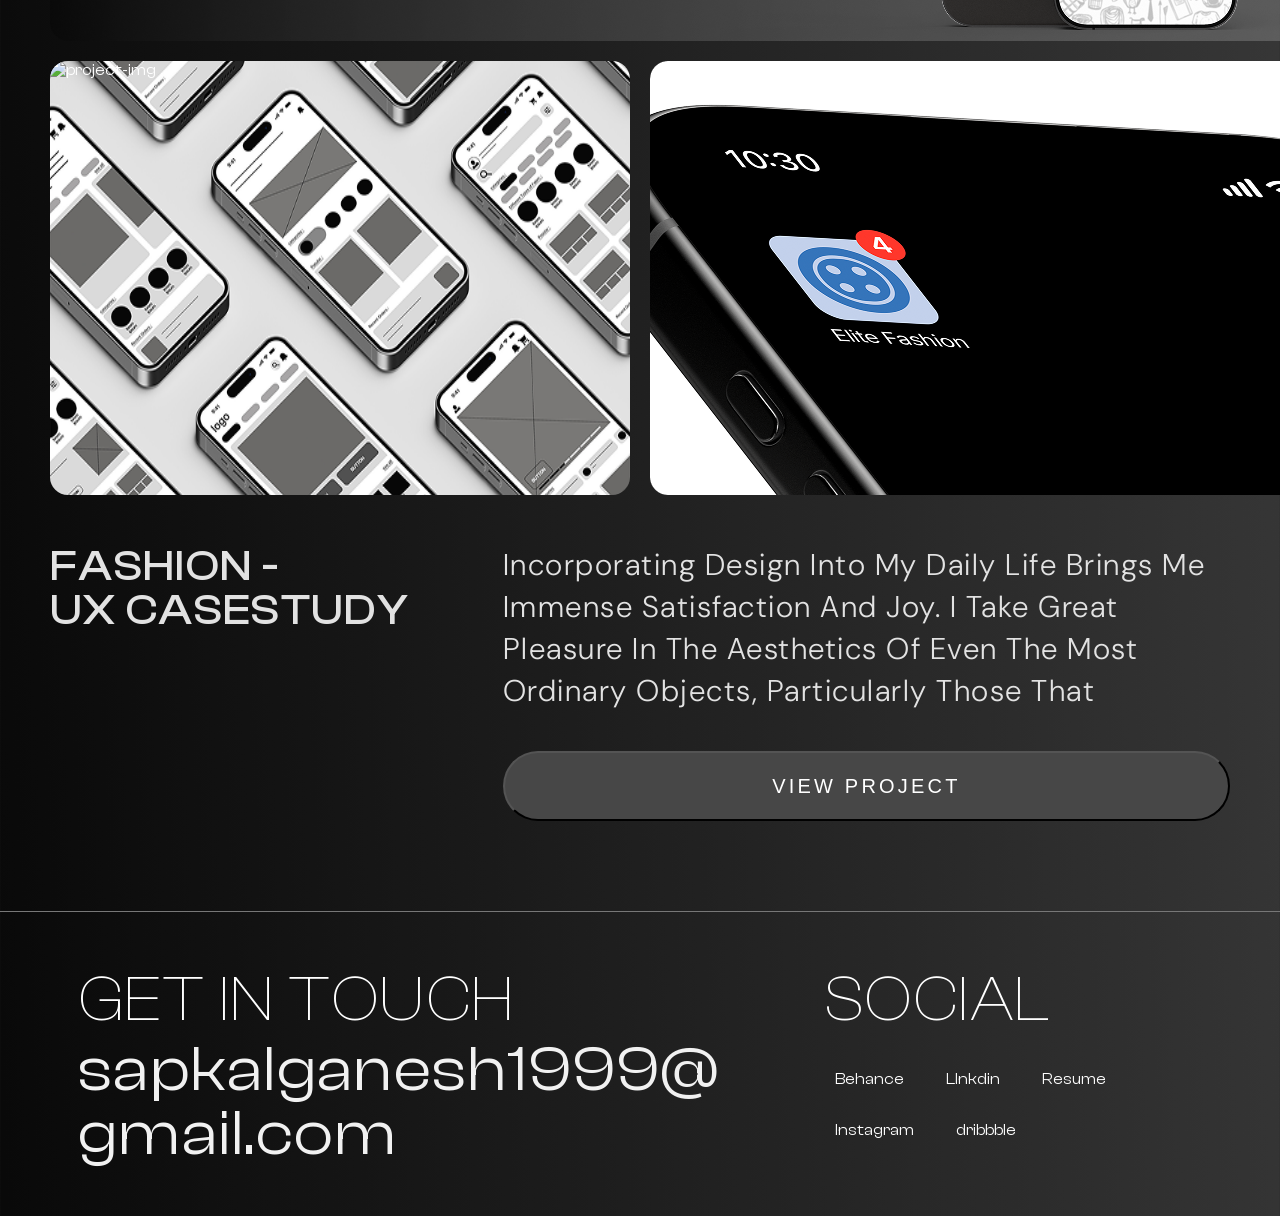
==== commit 776073e4: "structure" ====
--- a/index.html
+++ b/index.html
@@ -12,8 +12,8 @@
     <link href="https://cdn.jsdelivr.net/npm/remixicon/fonts/remixicon.css" rel="stylesheet">
 </head>
 <body>
-    <section class="header">
-     <div class="Navigation">
+    <header>
+        <div class="Navigation">
         <button class="btn">Home</button>
         <button class="btn">Projects</button>
         <button class="btn">About Me</button>
@@ -23,70 +23,72 @@
         <span>Contact Me</span>
         <i class="ri-arrow-right-line"></i>
         </button>
-    </section>
-    <section class="Hero-Content">
-        <div class="unicorn-bg"
-        data-us-project="uirzFrzkegNDwkqG5woQ">
-        </div>
-    <div class="hero-inner">
-        <p class="hero-text">
-            UI/UX DESIGNER BLENDING CREATIVITY AND USABILITY INTO DIGITAL EXPERIENCES
-         </p>
-        <div class="Profile-Info">
-           <h2>Ganesh Sapkal </h2>
-          <h1>UI/UX & Digital Design</h1>
-        </div>
-    </div>
-        
-    </section>
-    <section class="About-me">
-        <img class="my-img" src="images/WhatsApp Image 2026-05-20 at 4.47.07 PM.webp" alt="my photo">
-        <h3 id="subtitle">Who I Am</h3>
-        <P class="bodytext">I believe great design is more than aesthetics it's about creating experiences that feel effortless. My journey from graphic design to UI/UX has shaped the way I approach problems: with curiosity, empathy, and attention to detail. Whether I'm designing interfaces, building design systems, or prototyping new ideas, my goal remains the same: to create meaningful experiences that connect users with products naturally and intuitively. </P>
-        <div class="abuot02">
+    </header>
+    <main>
+         <section class="Hero-Content">
+            <div class="unicorn-bg"
+            data-us-project="uirzFrzkegNDwkqG5woQ">
+            </div>
+            <div class="hero-inner">
+                <p class="hero-text">
+                UI/UX DESIGNER BLENDING CREATIVITY AND USABILITY INTO DIGITAL EXPERIENCES
+                </p>
+            </div>
+            <div class="Profile-Info">
+             <h2>Ganesh Sapkal </h2>
+             <h1>UI/UX & Digital Design</h1>
+            </div>
+         </section>
+         <section class="About-me">
+            <img class="my-img" src="images/WhatsApp Image 2026-05-20 at 4.47.07 PM.webp" alt="my photo">
+            <h3 id="subtitle">Who I Am</h3>
+            <P class="bodytext">I believe great design is more than aesthetics it's about creating experiences that feel effortless. My journey from graphic design to UI/UX has shaped the way I approach problems: with curiosity, empathy, and attention to detail. Whether I'm designing interfaces, building design systems, or prototyping new ideas, my goal remains the same: to create meaningful experiences that connect users with products naturally and intuitively. </P>
+            <div class="abuot02">
             <h4>Skills</h4>
-        <div class="skills-wrapper">
-            <div class="skills-track">
-            <span>UI/UX Design</span>
-            <span>Web Design</span>
-            <span>Front end</span>
-            <span>Digital Design</span>
-            <span>Creative Direction</span>
-            <span>Marketing</span>
-            <span>Brand Identities</span>
-
-            <!-- Duplicate -->
-            <span>UI/UX Design</span>
-            <span>Web Design</span>
-            <span>Front end</span>
-            <span>Digital Design</span>
-            <span>Creative Direction</span>
-            <span>Marketing</span>
-            <span>Brand Identities</span>
-            </div>
-        </div>
+                <div class="skills-wrapper">
+                    <div class="skills-track">
+                        <span>UI/UX Design</span>
+                        <span>Web Design</span>
+                        <span>Front end</span>
+                        <span>Digital Design</span>
+                        <span>Creative Direction</span>
+                        <span>Marketing</span>
+                        <span>Brand Identities</span>
+                    <!-- Duplicate -->
+                        <span>UI/UX Design</span>
+                        <span>Web Design</span>
+                        <span>Front end</span>
+                        <span>Digital Design</span>
+                        <span>Creative Direction</span>
+                        <span>Marketing</span>
+                        <span>Brand Identities</span>
+                    </div>
+                </div>
             <h4>Passion</h4>
             <P class="bodytext">Incorporating design into my daily life brings me immense satisfaction and joy. I take great pleasure in the aesthetics of even the most ordinary objects, particularly those that are functional and purposeful. As I look towards the future, my focus remains on continually refining and surpassing my personal objectives. Each accomplishment fuels my motivation and ambition, propelling me towards further growth and success. </P>
-        </div>
-    </section>
-    <section class="Projects">
-        <h3 id="subtitle">Pixels With Purpose</h3>
-<div class="project02">
-            <div class="Project02-Image">
-                <img id="imgp21" src="images/main img case study.png" alt="project-img">
-                <img id="imgp22"src="images/2nd\ imag\ of\ case\ study.png" alt="project-img">
-                <img id="imgp23"src="images/Image.png" alt="project-img"> 
             </div>
-         <div class="Project-Description"> 
-            <h4>fashion -<br>UX casestudy</h4>
-            <div class="Project-Text">
-                <P class="bodytext">Incorporating design into my daily life brings me immense satisfaction and joy. I take great pleasure in the aesthetics of even the most ordinary objects, particularly those that  </P>
-                <button class="Project-Link-btn">View Project</button>
+         </section>
+         <section class="Projects">
+            <h3 id="subtitle">Pixels With Purpose</h3>
+            <div class="project02">
+                <div class="Project02-Image">
+                    <img id="imgp21" src="images/main img case study.png" alt="project-img">
+                    <img id="imgp22"src="images/2nd\ imag\ of\ case\ study.png" alt="project-img">
+                    <img id="imgp23"src="images/Image.png" alt="project-img"> 
+                </div>
+                <div class="Project-Description"> 
+                    <h4>fashion -<br>UX casestudy</h4>
+                    <div class="Project-Text">
+                        <P class="bodytext">Incorporating design into my daily life brings me immense satisfaction and joy. I take great pleasure in the aesthetics of even the most ordinary objects, particularly those that  </P>
+                        <button class="Project-Link-btn">View Project</button>
+                    </div>
+                </div>
             </div>
-         </div>
-    </div>
-    </section>
-    <section class="Footer">
+         </section>
+        </section>   
+    </main>
+    <footer>
+        <section class="Footer">
         <div class="Contact-Info">
         <h2>GET IN TOUCH</h2>
         <h5>sapkalganesh1999@gmail.com</h5>
@@ -119,9 +121,8 @@
             </a>
            </div>
         </div>
-
     </section>
-    
+    </footer>
     <script src="script.js"></script>
 </body>
 </html>
--- a/style.css
+++ b/style.css
@@ -1,427 +1,415 @@
-@font-face{
+@font-face {
     font-family: "Clash Display";
     src: url("fonts/TTF/ClashDisplay-Variable.woff2") format("woff2");
 }
+
+:root{
+    --white:#fff;
+    --text-light:#E2E2E2;
+    --text-soft:#F1F1F1;
+    --border:#777;
+    --radius:18px;
+    --radius-pill:50px;
+    --space-sm:16px;
+    --space-md:28px;
+    --space-lg:50px;
+}
+
 *{
-    box-sizing: border-box;
-    margin: 0;
-    padding: 0;
-}
+    margin:0;
+    padding:0;
+    box-sizing:border-box;
+}
+
 html{
-    scroll-behavior: smooth;
-}
-body {
-  font-family: "Clash Display";
-  background: linear-gradient(267deg, #666 -82.17%, #000 117.22%);
-  min-height: 100vh;
-}
+    scroll-behavior:smooth;
+}
+
+body{
+    font-family:"Clash Display";
+    background:linear-gradient(267deg,#666 -82.17%,#000 117.22%);
+    min-height:100vh;
+    color:var(--white);
+}
+
 .header{
-    position: fixed;
-    top: 0;
-    left: 0;
-    width: 100%;
-    display: flex;
-    padding: 16px clamp(20px, 5vw, 50px);
-    justify-content: space-between;
-    align-items: center;
-    background: rgba(0,0,0,0.2);
-    backdrop-filter: blur(12px);
-    -webkit-backdrop-filter: blur(12px);
-    border-bottom: 0.5px solid var(--greys-scale-500, #777);
-    z-index: 1000;
-    transition: transform 0.4s ease;
-}
+    position:fixed;
+    top:0;
+    left:0;
+    width:100%;
+    display:flex;
+    justify-content:space-between;
+    align-items:center;
+    padding:16px clamp(20px,5vw,50px);
+    background:rgba(0,0,0,.2);
+    backdrop-filter:blur(12px);
+    -webkit-backdrop-filter:blur(12px);
+    border-bottom:.5px solid var(--border);
+    z-index:1000;
+    transition:transform .4s ease;
+}
+
+.header:hover{
+    background:rgba(0,0,0,.35);
+}
+
+.header.hide{
+    transform:translateY(-100%);
+}
+
+.Navigation{
+    display:flex;
+    align-items:center;
+    gap:15px;
+}
+
+.btn,
+.btn2{
+    display:flex;
+    justify-content:center;
+    align-items:center;
+    gap:10px;
+    padding:16px 34px;
+    border:none;
+    border-radius:var(--radius-pill);
+    font-size:20px;
+    font-weight:500;
+    letter-spacing:2px;
+    text-transform:uppercase;
+    cursor:pointer;
+}
+
 .btn{
-    padding: 16px 34px;
-    justify-content: center;
-    align-items: center;
-    gap: 10px;
-    border: 0px;
-    border-radius: 50px;
-    background-color: transparent;
-    color: rgba(255, 255, 255, 1);
-    font-size: 20px;
-    text-transform: uppercase;
-    font-weight: 500;
-    letter-spacing: 2px;
-}
-    .btn:hover{
-    text-decoration: underline;
-    text-underline-offset: 5px;
-    letter-spacing: 2px;
-    }
-.Navigation{
-    display: flex;
-    align-items: center;
-    gap: 15px;  
-    
-}
+    background:transparent;
+    color:var(--white);
+}
+
+.btn:hover{
+    text-decoration:underline;
+    text-underline-offset:5px;
+}
+
 .btn2{
-    color: #FFFFFF;
-    display: flex;
-    padding: 16px 34px;
-    justify-content: center;
-    align-items: center;
-    gap: 10px;
-    border-radius: 50px;
-    border: 3px;
-    background: linear-gradient(95deg, #7F7286 0.2%, #0C0911 111.86%);font-size: 20px;
-    text-transform: uppercase;
-    font-weight: 500;
-    letter-spacing: 2px;
-}
-    .btn2:hover {
-   color: #FFF;
-   background: linear-gradient(95deg, #CCB6D8 0.2%, #57386D 111.86%);
-    }
-    .btn2:hover span {
-   text-decoration: underline;
-   text-underline-offset: 3px;
-    }
-    .btn2:hover i {
-   transform: translateX(4px);
-    }
+    color:var(--white);
+    background:linear-gradient(95deg,#7F7286 0.2%,#0C0911 111.86%);
+}
+
+.btn2:hover{
+    background:linear-gradient(95deg,#CCB6D8 0.2%,#57386D 111.86%);
+}
+
+.btn2:hover span{
+    text-decoration:underline;
+    text-underline-offset:3px;
+}
+
+.btn2 i{
+    transition:transform .3s ease;
+}
+
+.btn2:hover i{
+    transform:translateX(4px);
+}
+
 .Hero-Content{
-    position: relative;
-    overflow: hidden;
-    min-height: 100vh;
-    width: 100%;
-    padding: 0 50px 50px;
-    color: #eaeaea;
-}
+    position:relative;
+    overflow:hidden;
+    width:100%;
+    min-height:100vh;
+    padding:0 50px 50px;
+    color:#eaeaea;
+}
+
+.unicorn-bg{
+    position:absolute;
+    inset:0;
+    width:100%;
+    height:100%;
+    z-index:0;
+}
+
+.hero-inner{
+    position:relative;
+    z-index:2;
+    width:100%;
+    min-height:100vh;
+    display:flex;
+    flex-direction:column;
+    justify-content:space-between;
+    align-items:flex-end;
+    padding-top:120px;
+    padding-bottom:40px;
+}
+
 .hero-text{
-    color: var(--greys-scale-100, #E2E2E2);
-    font-family: "Clash Display";
-    font-size: clamp(1rem, 2.5vw, 2rem);
-    font-style: normal;
-    font-weight: 300;
-    line-height: 110%; /* 47.3px */
-    letter-spacing: 4.3px;
-    text-transform: capitalize;
-    max-width: 659px;
-    text-align: right;
-}
+    max-width:659px;
+    text-align:right;
+    color:var(--text-light);
+    font-size:clamp(1rem,2.5vw,2rem);
+    font-weight:300;
+    line-height:110%;
+    letter-spacing:4.3px;
+    text-transform:capitalize;
+}
+
 .Profile-Info{
-    display: flex;
-    flex-direction: column;
-    align-items: flex-start;
-    gap: 8px;
-    align-self: stretch;
-    margin-top: 4lh;
-}
+    display:flex;
+    flex-direction:column;
+    align-items:flex-start;
+    gap:8px;
+    margin-top:4lh;
+}
+
+h1{
+    color:var(--text-light);
+    font-size:clamp(2rem,5vw,4.56rem);
+    font-weight:300;
+    line-height:120%;
+    text-transform:uppercase;
+}
+
 h2{
-    color: var(--greys-scale-0, #FFF);
-    font-family: "Clash Display";
-    font-size: clamp(2rem, 5vw, 4.56rem);
-    line-height: 1;
-    font-style: normal;
-    font-weight: 300;
-    line-height: 120%; /* 87.6px */
-    letter-spacing: 1.46px;
-    text-transform: uppercase;
-}
-h1{
-    color: var(--greys-scale-50, #E2E2E2);
-    font-family: "Clash Display";
-    font-size: clamp(2rem, 5vw, 4.56rem);
-    font-style: normal;
-    font-weight: 500;
-    line-height: 120%; /* 87.6px */
-    text-transform: uppercase;
-}
-.unicorn-bg{
-    position: absolute;
-    top: 0;
-    left: 0;
-    width: 100%;
-    height: 100%;
-    z-index: 0;
-    opacity: 1;
-}
+    color:var(--white);
+    font-size:clamp(2rem,5vw,4.56rem);
+    font-weight:200;
+    line-height:120%;
+    letter-spacing:1.46px;
+    text-transform:uppercase;
+}
+
+h4{
+    color:var(--text-light);
+    font-size:44px;
+    font-weight:500;
+    line-height:100%;
+    letter-spacing:1.32px;
+    text-transform:uppercase;
+}
+
+h5{
+    color:var(--text-soft);
+    font-size:clamp(32px,5vw,72px);
+    font-weight:400;
+    line-height:100%;
+    letter-spacing:1.29px;
+    text-transform:lowercase;
+    word-break:break-word;
+}
+
+h6{
+    color:var(--white);
+    font-family:"DM Sans";
+    font-size:30px;
+    font-weight:500;
+    line-height:120%;
+    text-transform:capitalize;
+}
+
+#subtitle{
+    color:var(--text-soft);
+    font-size:73px;
+    font-weight:500;
+    line-height:100%;
+    letter-spacing:2.19px;
+    text-transform:uppercase;
+}
+
+.bodytext{
+    color:var(--text-light);
+    font-family:"DM Sans";
+    font-size:30px;
+    font-weight:300;
+    line-height:140%;
+    letter-spacing:1.5px;
+    text-transform:capitalize;
+}
+
 .About-me{
-    display: flex;
-    padding: 16px 50px;
-    flex-direction: column;
-    justify-content: center;
-    align-items: start;
-    gap: 28px;
-    align-self: stretch;
-    border-bottom: 0.5px solid var(--greys-scale-500, #777);
-}
+    display:flex;
+    flex-direction:column;
+    align-items:flex-start;
+    gap:28px;
+    padding:16px 50px;
+    border-bottom:.5px solid var(--border);
+}
+
+.abuot02{
+    display:flex;
+    flex-direction:column;
+    gap:28px;
+    width:100%;
+}
+
 .my-img{
-    width: 100%;
-    height: 400px;
-    object-fit: cover;
-    border-radius: 18px;
-    transform: scaleX(-1);
-}
-.header:hover{
-    background: rgba(0,0,0,0.35);
-}
-.header.hide{
-    transform: translateY(-100%);
-}
-.hero-inner{
-    position: relative;
-    z-index: 2;
-    width: 100%;
-    min-height: 100vh;
-    display: flex;
-    flex-direction: column;
-    justify-content: space-between;
-    align-items: flex-end;
-    padding-top: 120px;
-    padding-bottom: 40px;
-}
-#subtitle{
-    color: var(--greys-scale-50, #F1F1F1);
-    font-family: "Clash Display";
-    font-size: 73px;
-    font-style: normal;
-    font-weight: 500;
-    line-height: 100%; /* 73px */
-    letter-spacing: 2.19px;
-    text-transform: uppercase;
-}
-.bodytext{
-    color: var(--greys-scale-100, #E2E2E2);
-    font-family: "DM Sans";
-    font-size: 30px;
-    font-style: normal;
-    font-weight: 300;
-    line-height: 140%; /* 33px */
-    letter-spacing: 1.5px;
-    text-transform: capitalize;
-}
-.abuot02{
-    display: flex;
-    flex-direction: column;
-    align-items: flex-start;
-    gap: 28px;
-    align-self: stretch;
-}
-h4{
-    color: var(--greys-scale-100, #E2E2E2);
-    font-family: "Clash Display";
-    font-size: 44px;
-    font-style: normal;
-    font-weight: 500;
-    line-height: 100%; /* 44px */
-    letter-spacing: 1.32px;
-    text-transform: uppercase;
-}
+    width:100%;
+    height:400px;
+    object-fit:cover;
+    border-radius:var(--radius);
+    transform:scaleX(-1);
+}
+
 .Projects{
-    display: flex;
-    padding: 40px 50px;
-    flex-direction: column;
-    align-items: flex-start;
-    gap: 48px;
-    align-self: stretch;
-}
+    display:flex;
+    flex-direction:column;
+    gap:48px;
+    padding:40px 50px;
+}
+
+#project01,
+.project02{
+    display:flex;
+    flex-direction:column;
+    align-items:flex-end;
+    gap:49px;
+    padding-bottom:50px;
+}
+
 .Project-Image{
-    display: flex;
-    justify-content: flex-end;
-    align-items: flex-start;
-    align-content: flex-start;
-    gap: 20px;
-    align-self: stretch;
-    flex-wrap: wrap;
-}
+    display:flex;
+    justify-content:flex-end;
+    flex-wrap:wrap;
+    gap:20px;
+    width:100%;
+}
+
 #imagep1{
-    width: 657px;
-    height: 434px;
-    border-radius: 18px;
-    border: 0.5px solid #91784C;
-}
+    width:657px;
+    height:434px;
+    border-radius:var(--radius);
+    border:.5px solid #91784C;
+}
+
 .Project-Description{
-    display: flex;
-    align-items: flex-start;
-    justify-content: space-between;
-    align-self: stretch;
-}
+    display:flex;
+    justify-content:space-between;
+    align-items:flex-start;
+    width:100%;
+}
+
+.Project-Text{
+    flex:1;
+    margin-left:5lh;
+    display:flex;
+    flex-direction:column;
+    gap:39px;
+}
+
 .Project-Link-btn{
-    display: flex;
-    padding: 22px;
-    justify-content: center;
-    align-items: center;
-    gap: 10px;
-    border-radius: 50px;
-    background: var(--greys-scale-700, #474747);
-    color: var(--greys-scale-0, #FFF);
-    font-family: "Clash Display";
-    font-size: 20px;
-    font-style: normal;
-    font-weight: 500;
-    line-height: 110%; /* 22px */
-    letter-spacing: 3.2px;
-    text-transform: uppercase;
-}
-.Project-Text{
-    margin-left: 5lh;
-    display: flex;
-    flex-direction: column;
-    align-items: flex-start;
-    gap: 39px;
-    flex: 1 0 0;
-}
-#project01{
-    display: flex;
-    padding-bottom: 50px;
-    flex-direction: column;
-    align-items: flex-end;
-    gap: 49px;
-    align-self: stretch;
-}
-.project02{
-    display: flex;
-    padding-bottom: 50px;
-    flex-direction: column;
-    align-items: flex-end;
-    gap: 49px;
-    align-self: stretch;
-}
+    display:flex;
+    justify-content:center;
+    align-items:center;
+    gap:10px;
+    padding:22px;
+    border-radius:var(--radius-pill);
+    background:#474747;
+    color:var(--white);
+    font-size:20px;
+    font-weight:500;
+    line-height:110%;
+    letter-spacing:3.2px;
+    text-transform:uppercase;
+}
+
 .Project02-Image{
-    display: grid;
-    height: 888px;
-    row-gap: 20px;
-    column-gap: 20px;
-    align-self: stretch;
-    grid-template-rows: repeat(2,minmax(0,1fr));
-    grid-template-columns: repeat(2,minmax(0,1fr));
-}
+    display:grid;
+    height:888px;
+    gap:20px;
+    grid-template-columns:repeat(2,minmax(0,1fr));
+    grid-template-rows:repeat(2,minmax(0,1fr));
+}
+
 #imgp21{
-    align-self: stretch;
-    grid-row: 1 / span 1;
-    grid-column: 1 / span 2;
-    justify-self: stretch;
-    border-radius: 18px;
-    background: url(images/main\ img\ case\ study.png) lightgray 842.93px -58.25px / 54.776% 126.844% no-repeat, linear-gradient(90deg, #000 -6.96%, rgba(255, 255, 255, 0.00) 168.92%);
-}
+    grid-column:1 / span 2;
+    border-radius:var(--radius);
+    background:url(images/main\ img\ case\ study.png) lightgray 842.93px -58.25px / 54.776% 126.844% no-repeat,
+               linear-gradient(90deg,#000 -6.96%,rgba(255,255,255,0) 168.92%);
+}
+
 #imgp22{
-    align-self: stretch;
-    grid-row: 2 / span 1;
-    grid-column: 1 / span 1;
-    justify-self: stretch;
-    border-radius: 18px;
-    background: url(images/2nd\ imag\ of\ case\ study.png) lightgray -0.002px -93.945px / 100% 133.609% no-repeat;
-}
+    border-radius:var(--radius);
+    background:url(images/2nd\ imag\ of\ case\ study.png) lightgray -0.002px -93.945px / 100% 133.609% no-repeat;
+}
+
 #imgp23{
-    align-self: stretch;
-    grid-row: 2 / span 1;
-    grid-column: 2 / span 1;
-    justify-self: stretch;
-    border-radius: 18px;
-    background: url(images/Image.png) lightgray -34.316px -112.527px / 124.784% 179.742% no-repeat;
-}
+    border-radius:var(--radius);
+    background:url(images/Image.png) lightgray -34.316px -112.527px / 124.784% 179.742% no-repeat;
+}
+
 .Footer{
-    display: flex;
-    padding: 50px 78px;
-    justify-content: space-between;
-    align-items: flex-start;
-    align-self: stretch;
-    border-top: 1px solid var(--greys-scale-500, #777);
-}
-h5{
-    align-self: stretch;
-    color: var(--greys-scale-50, #F1F1F1);
-    font-family: "Clash Display";
-    font-size: 43px;
-    font-style: normal;
-    font-weight: 400;
-    line-height: 100%; /* 43px */
-    letter-spacing: 1.29px;
-    text-transform: lowercase;
-}
-h6{
-    color: #FFF;
-    font-family: "DM Sans";
-    font-size: 30px;
-    font-style: normal;
-    font-weight: 500;
-    line-height: 120%; /* 36px */
-    text-transform: capitalize;}
+    display:flex;
+    justify-content:space-between;
+    align-items:flex-start;
+    gap:80px;
+    padding:50px 78px;
+    border-top:1px solid var(--border);
+}
+
+.Contact-Info{
+    flex:1;
+}
+
+.Social{
+    width:377px;
+    display:flex;
+    flex-direction:column;
+    gap:32px;
+    flex-shrink:0;
+}
+
 #SocialList{
-    display: flex;
-    flex-direction: column;
-    align-items: flex-start;
-    gap: 32px;
-    align-self: stretch;
-}
-.Social{
-    display: flex;
-    width: 377px;
-    flex-direction: column;
-    align-items: flex-start;
-    gap: 4px;
-    flex-shrink: 0;
-}
+    display:flex;
+    flex-direction:column;
+    gap:32px;
+}
+
 .listo1{
-    display: flex;
-    align-items: center;
-    gap: 10px;
-    align-self: stretch;
-    flex-wrap: wrap;
-}
+    display:flex;
+    gap:32px;
+    flex-wrap:wrap;
+}
+
+.listo1 a{
+    display:flex;
+    align-items:center;
+    gap:10px;
+    color:var(--white);
+    text-decoration:none;
+    white-space:nowrap;
+}
+
+.listo1 i{
+    font-size:24px;
+}
+
 .resume{
-    text-decoration: none;
-    color: inherit;
-}
+    color:inherit;
+    text-decoration:none;
+}
+
 .skills-wrapper{
-    overflow: hidden;
-    width: 100%;
-    padding: 20px 0;
-    color: #FFFFFF;
+    width:100%;
+    overflow:hidden;
+    padding:20px 0;
+    color:var(--white);
 }
 
 .skills-track{
-    display: flex;
-    gap: 40px;
-    width: max-content;
-    font-family: "DM Sans";
-    font-size: 30px;
-    font-style: normal;
-    font-weight: 300;
-    line-height: 140%; /* 33px */
-    letter-spacing: 1.5px;
-    text-transform: capitalize;
-    display: flex;
-    gap: 20px;
+    display:flex;
+    gap:20px;
+    width:max-content;
+    font-family:"DM Sans";
+    font-size:30px;
+    font-weight:300;
+    line-height:140%;
+    letter-spacing:1.5px;
+    text-transform:capitalize;
 }
 
 .skills-track span{
-    white-space: nowrap;
-    font-family: "DM Sans";
-    font-size: 30px;
-    font-style: normal;
-    font-weight: 300;
-    line-height: 140%;
-    letter-spacing: 1.5px;
-    text-transform: capitalize;
+    white-space:nowrap;
 }
 
 .skills-track span::before{
-    content: "•";
-    margin-right: 8px;
-}
-.listo1 a {
-    display: flex;
-    align-items: center;
-    gap: 10px;
-    text-decoration: none;
-    color: #fff;
-    white-space: nowrap;
-}
-
-.listo1 a i {
-    font-size: 24px;
-}
-.Contact-Info{
-    flex: 1;
-}
-.Contact-Info h5{
-    font-size: 80px;
-}
-.Contact-Info h5{
-    font-size: clamp(32px, 5vw, 72px);
-    word-break: break-word;
+    content:"•";
+    margin-right:8px;
 }
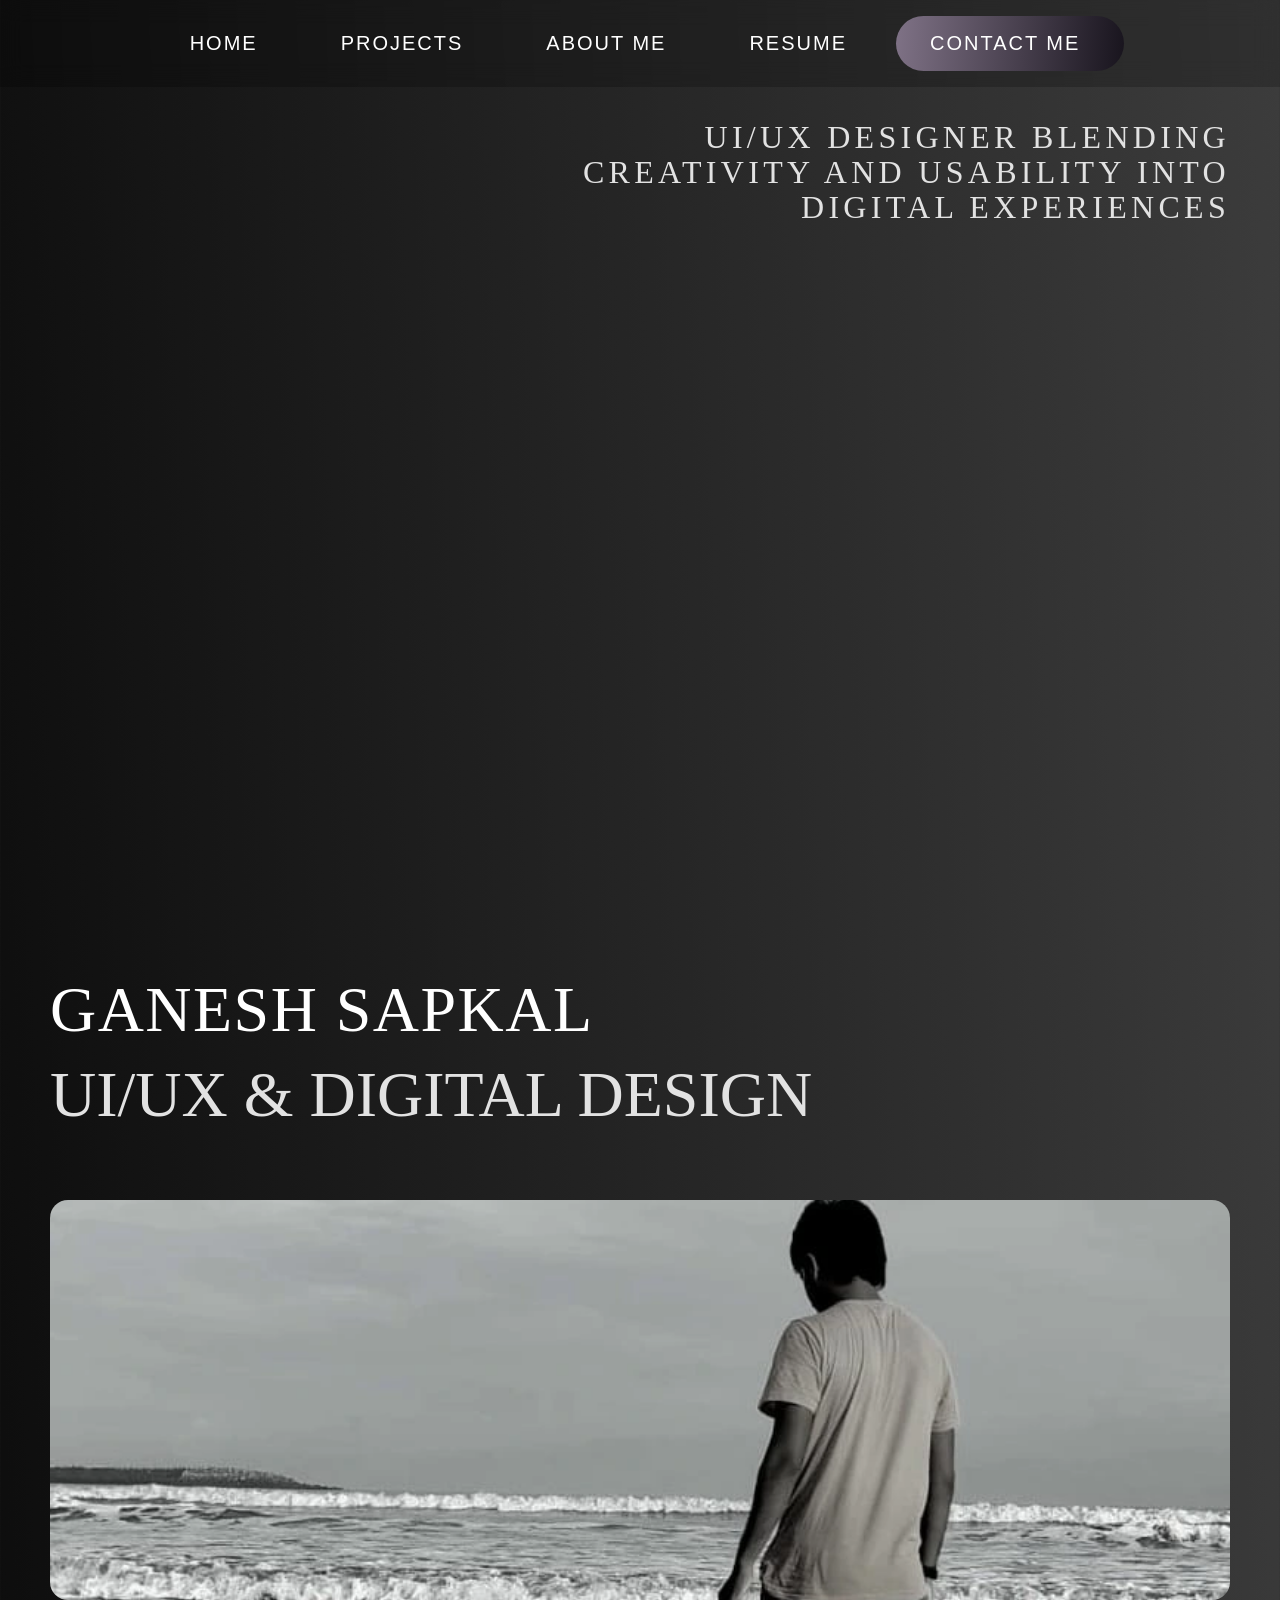
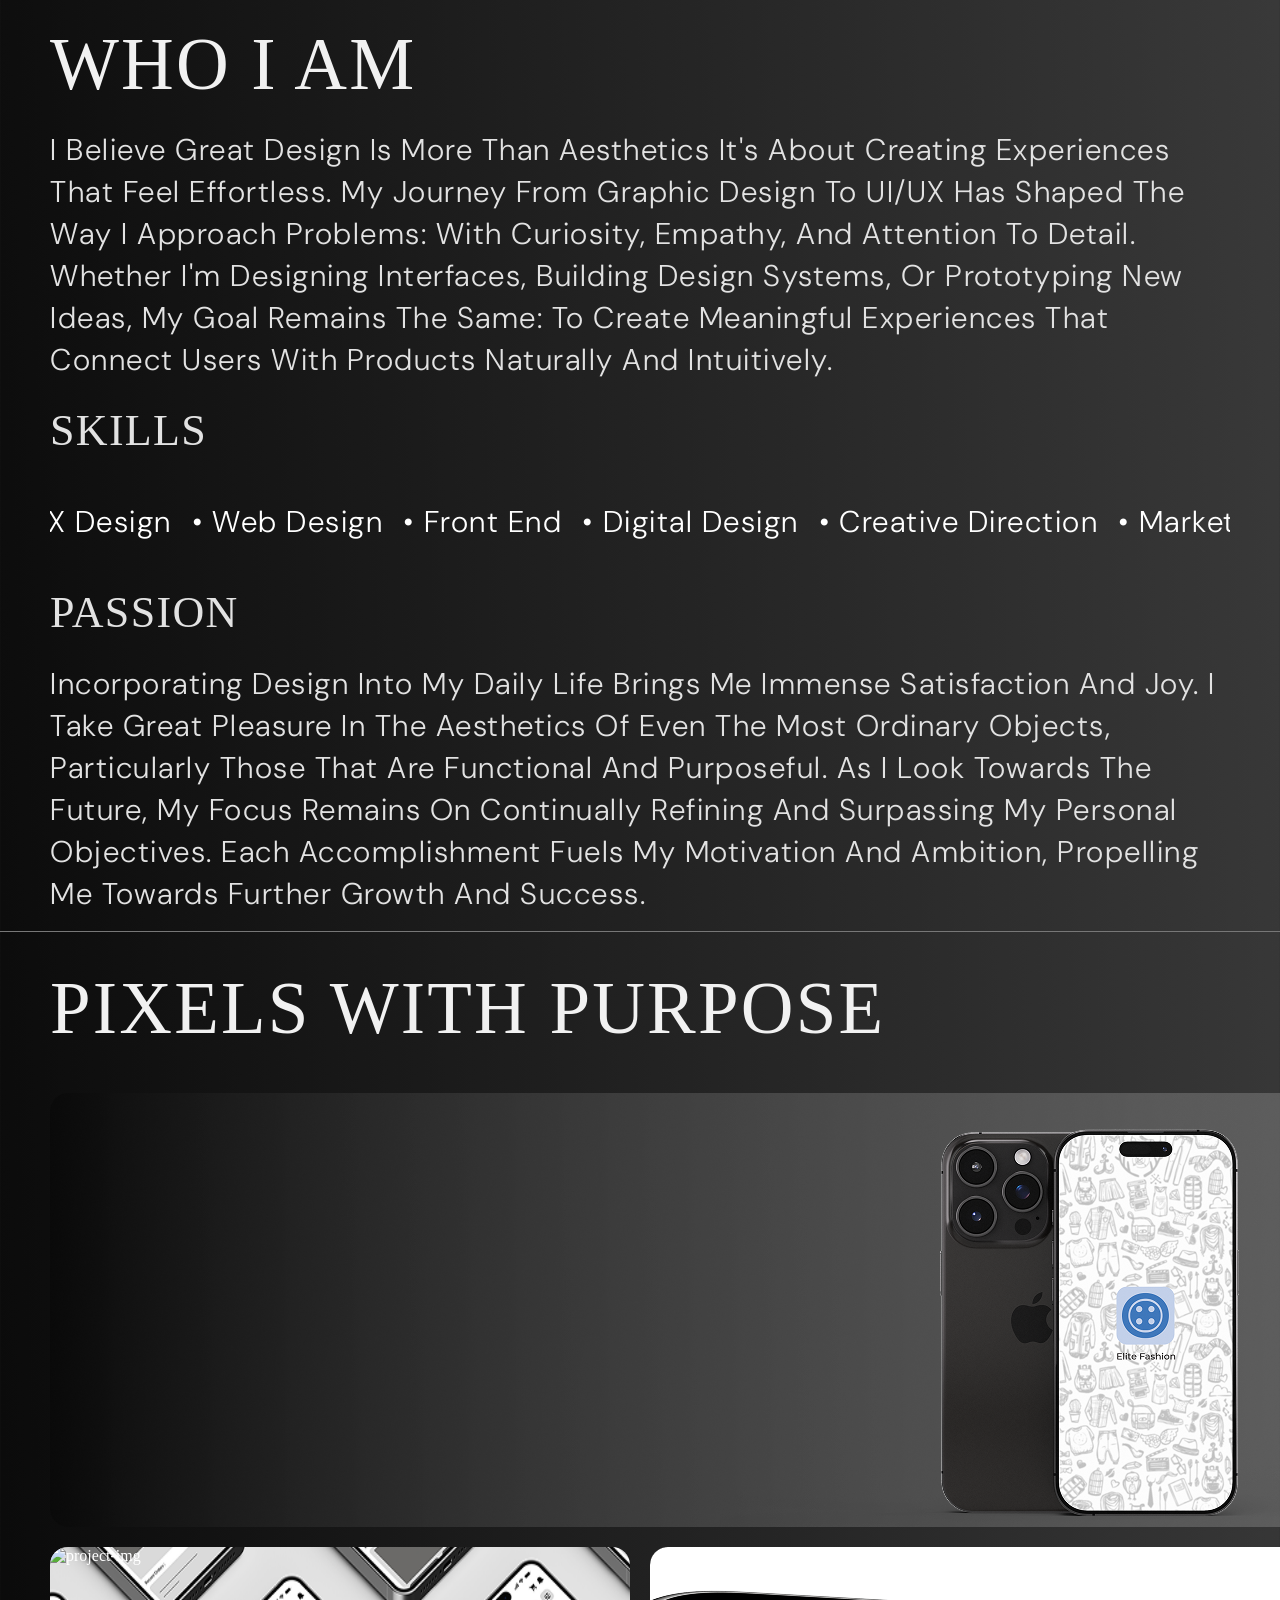
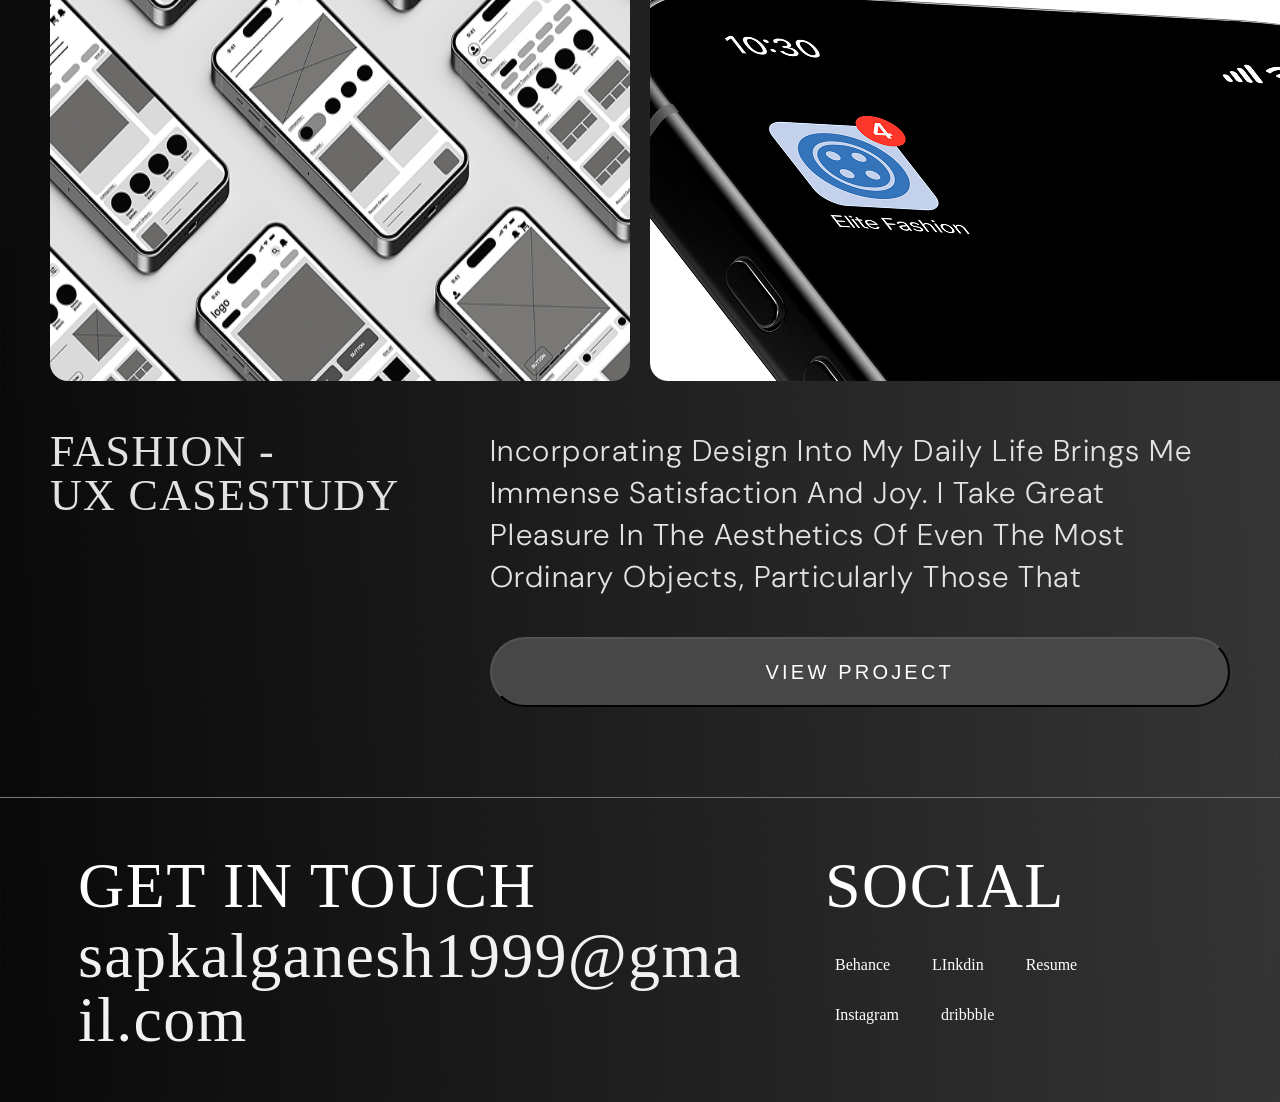
==== commit 6794d617: "inial commit" ====
--- a/index.html
+++ b/index.html
@@ -18,11 +18,13 @@
         <button class="btn">Projects</button>
         <button class="btn">About Me</button>
         <button class="btn"><a class="resume" target="_blank" href="resume.html">Resume</a></button>
-     </div>
         <button class="btn2">
         <span>Contact Me</span>
         <i class="ri-arrow-right-line"></i>
         </button>
+        <i class="ri-menu-line"></i>
+     </div>
+        
     </header>
     <main>
          <section class="Hero-Content">
--- a/style.css
+++ b/style.css
@@ -1,5 +1,5 @@
 @font-face {
-    font-family: "Clash Display";
+    font-family: "Clash";
     src: url("fonts/TTF/ClashDisplay-Variable.woff2") format("woff2");
 }
 
@@ -31,30 +31,40 @@
     min-height:100vh;
     color:var(--white);
 }
-
-.header{
-    position:fixed;
+@media screen and (min-width:786px) {
+    width: 90%;
+    padding: 24px;
+}
+@media screen and (min-width:1024px) {
+    width: 80%;
+    max-width: 1200px;
+    margin: 0 auto;
+}
+@media screen and (min-width:1024px) {
+    width: 80%;
+    max-width: 1200px;
+    margin: 0 auto;
+}
+header{
+    display: flex;
+    justify-content: space-evenly;
+    align-items: center;
+    padding: 16px clamp(20px,5vw,50px);
+    position: fixed;
+    width: 100vw;
     top:0;
     left:0;
-    width:100%;
-    display:flex;
-    justify-content:space-between;
-    align-items:center;
-    padding:16px clamp(20px,5vw,50px);
     background:rgba(0,0,0,.2);
     backdrop-filter:blur(12px);
     -webkit-backdrop-filter:blur(12px);
-    border-bottom:.5px solid var(--border);
     z-index:1000;
-    transition:transform .4s ease;
-}
-
-.header:hover{
-    background:rgba(0,0,0,.35);
-}
-
-.header.hide{
-    transform:translateY(-100%);
+    transition:transform .4s ease-in-out;
+}
+.ri-menu-line{
+    display: none;
+}
+header.hidden{
+    transform: translateY(-100%);
 }
 
 .Navigation{
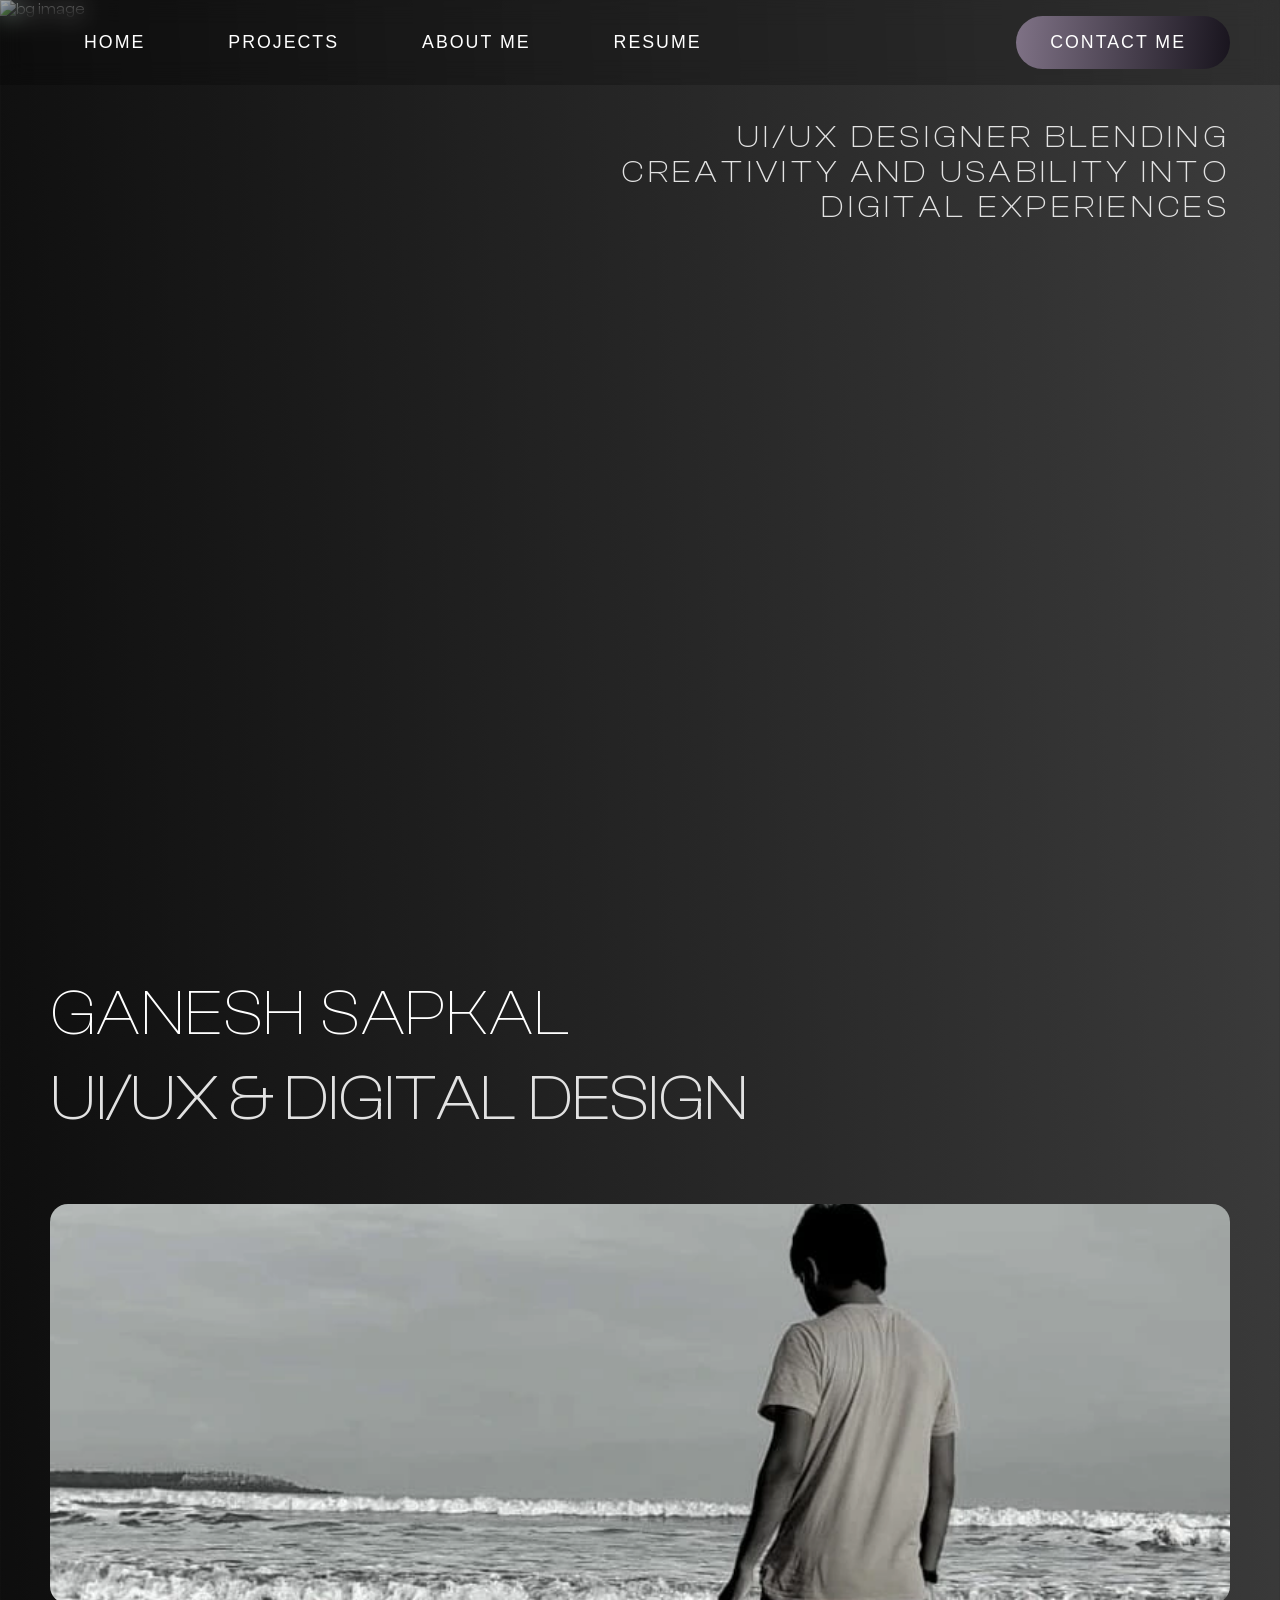
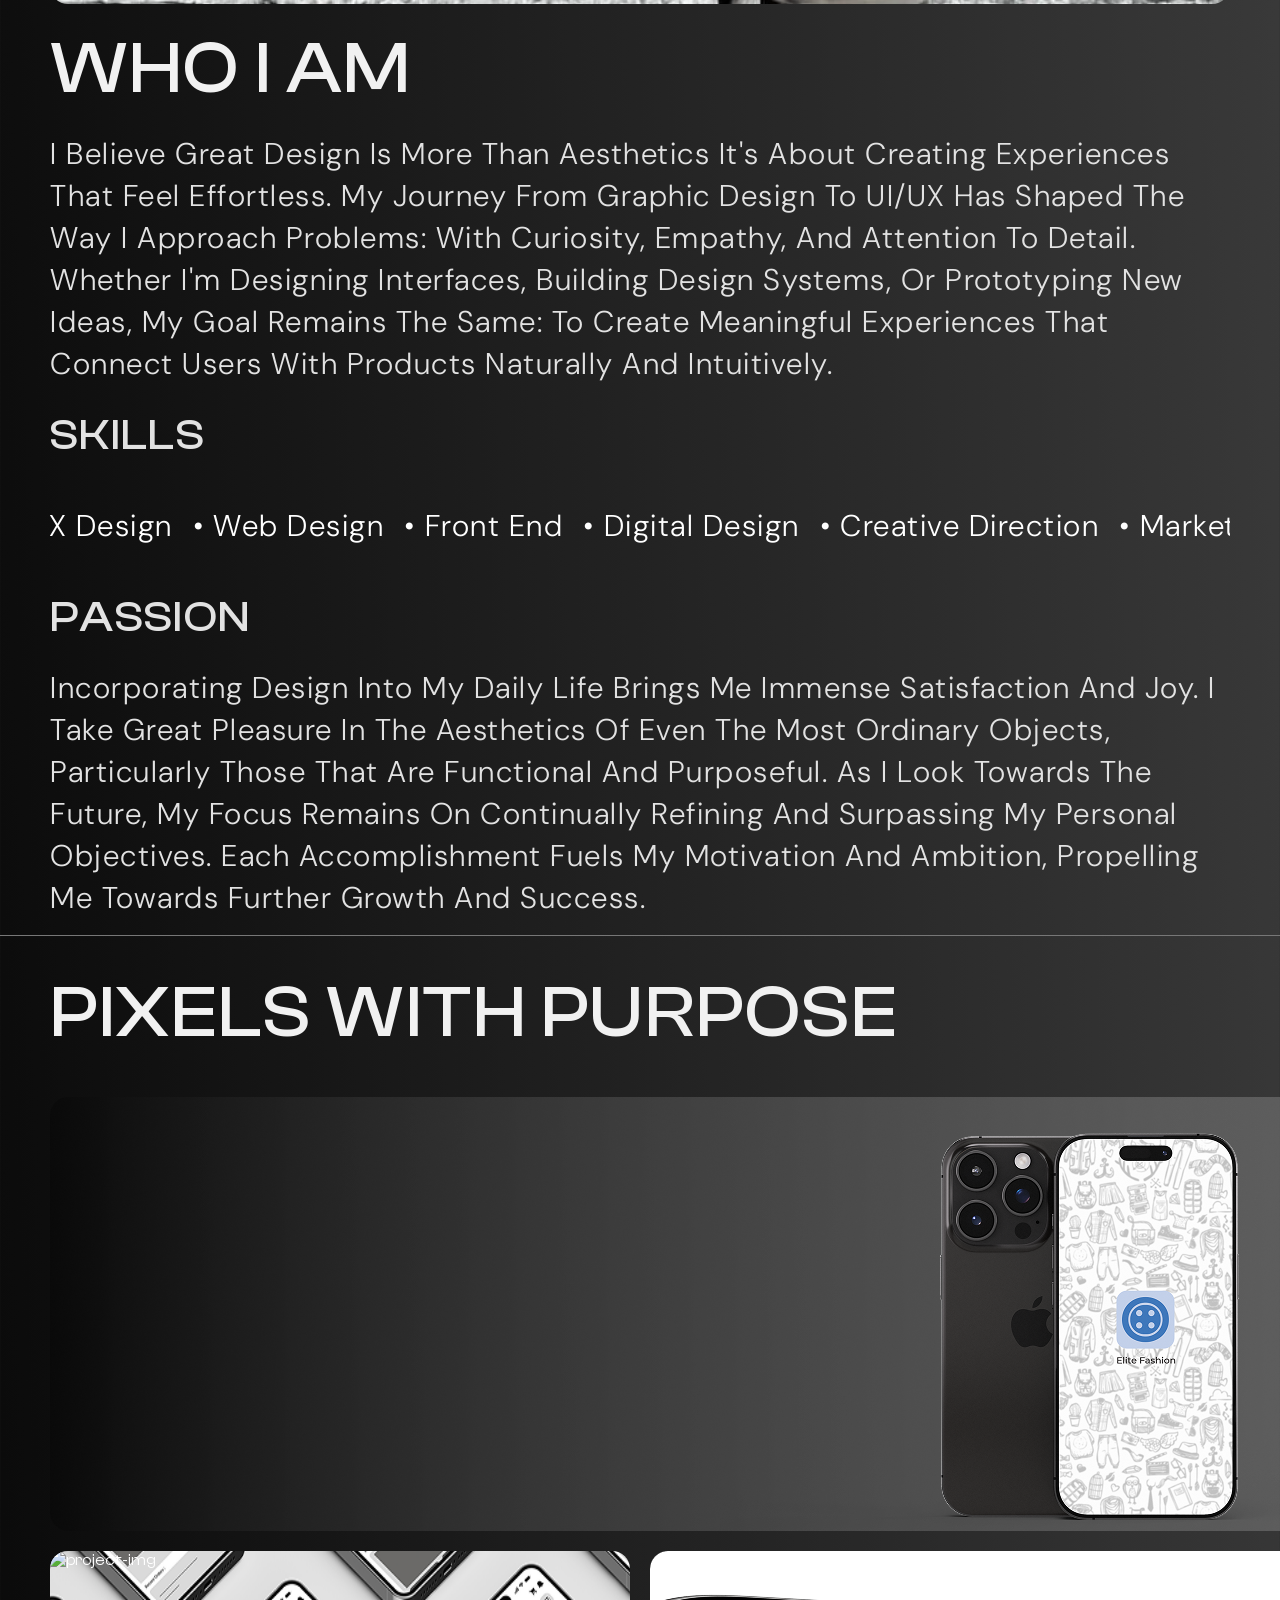
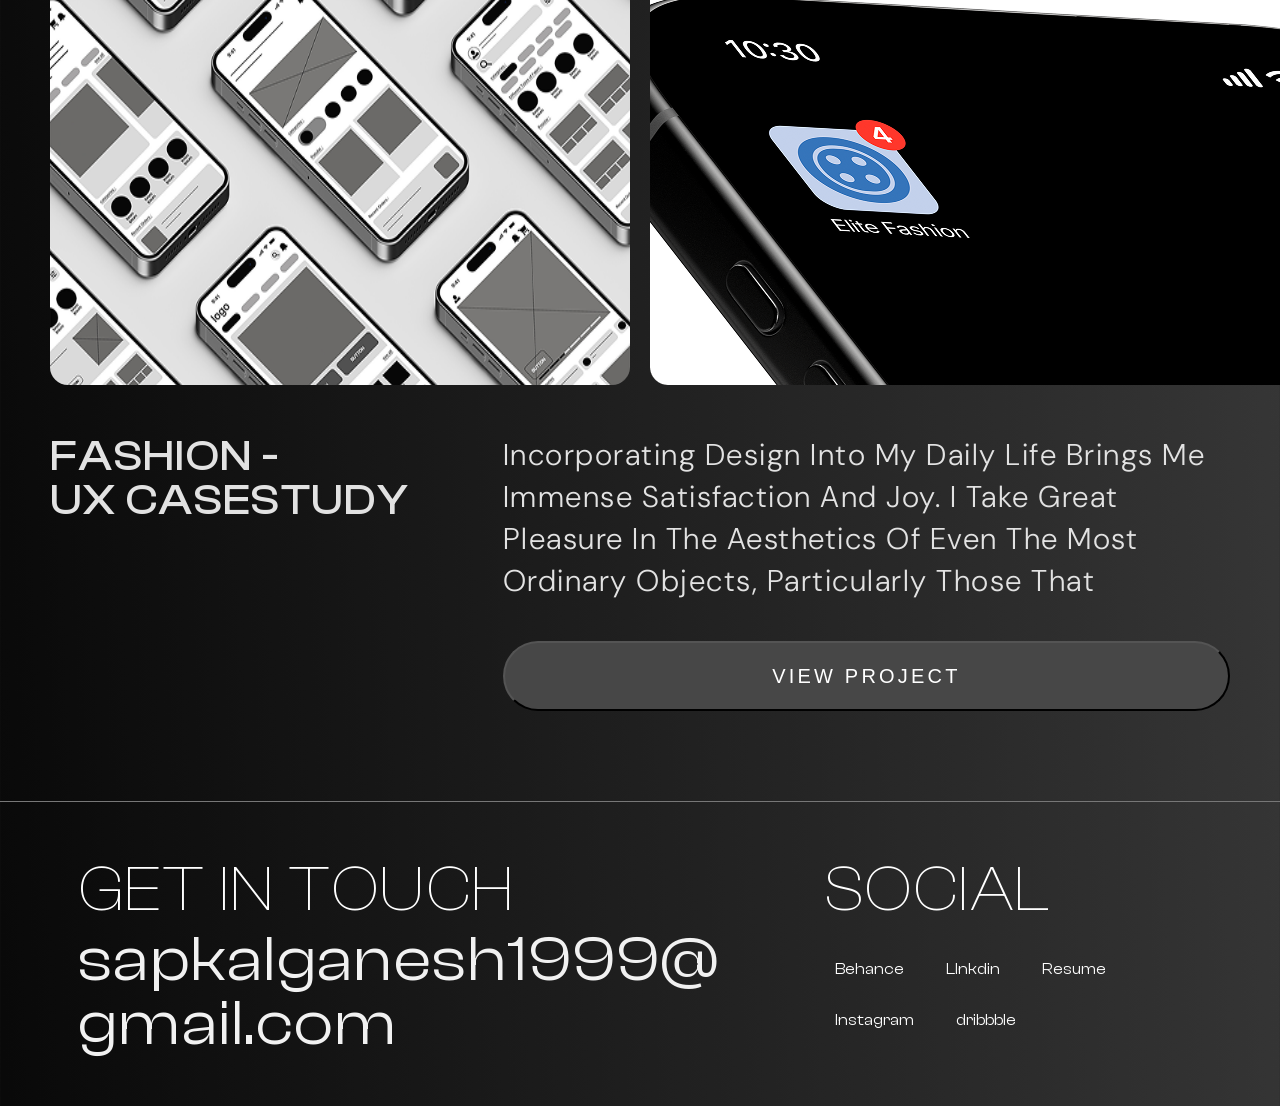
==== commit c5c1af1d: "update" ====
--- a/index.html
+++ b/index.html
@@ -4,12 +4,12 @@
     <meta charset="UTF-8">
     <meta name="viewport" content="width=device-width, initial-scale=1.0">
     <title>Portfolio GS</title>
-    <link rel="stylesheet" href="style.css">
-    <link rel="preconnect" href="https://fonts.googleapis.com">
-    <link rel="preconnect" href="https://fonts.gstatic.com" crossorigin>
-    <link rel="icon" type="image/svg" href="images/FAVICON.svg">
-    <link href="https://fonts.googleapis.com/css2?family=DM+Sans:ital,opsz,wght@0,9..40,100..1000;1,9..40,100..1000&display=swap" rel="stylesheet">
-    <link href="https://cdn.jsdelivr.net/npm/remixicon/fonts/remixicon.css" rel="stylesheet">
+        <link rel="stylesheet" href="style.css">
+        <link rel="preconnect" href="https://fonts.googleapis.com">
+        <link rel="preconnect" href="https://fonts.gstatic.com" crossorigin>
+        <link rel="icon" type="image/svg" href="images/FAVICON.svg">
+        <link href="https://fonts.googleapis.com/css2?family=DM+Sans:ital,opsz,wght@0,9..40,100..1000;1,9..40,100..1000&display=swap" rel="stylesheet">
+        <link href="https://cdn.jsdelivr.net/npm/remixicon/fonts/remixicon.css" rel="stylesheet">
 </head>
 <body>
     <header>
@@ -18,18 +18,16 @@
         <button class="btn">Projects</button>
         <button class="btn">About Me</button>
         <button class="btn"><a class="resume" target="_blank" href="resume.html">Resume</a></button>
+        </div>
         <button class="btn2">
         <span>Contact Me</span>
-        <i class="ri-arrow-right-line"></i>
-        </button>
+        <i class="ri-arrow-right-line"> </i> </button>
         <i class="ri-menu-line"></i>
-     </div>
-        
     </header>
     <main>
          <section class="Hero-Content">
-            <div class="unicorn-bg"
-            data-us-project="uirzFrzkegNDwkqG5woQ">
+            <div class="unicorn-bg">
+                <img src="###" alt="bg image">
             </div>
             <div class="hero-inner">
                 <p class="hero-text">
@@ -89,14 +87,13 @@
          </section>
         </section>   
     </main>
-    <footer>
-        <section class="Footer">
+    <footer class="Footer">
         <div class="Contact-Info">
-        <h2>GET IN TOUCH</h2>
-        <h5>sapkalganesh1999@gmail.com</h5>
+            <h2>GET IN TOUCH</h2>
+            <h5>sapkalganesh1999@gmail.com</h5>
         </div>
         <div class="Social">
-        <h2>Social</h2>
+            <h2>Social</h2>
         <div id="SocialList">
            <div class="listo1">
             <a href="https://www.behance.net/ganeshsapkal"target="_blank">
@@ -123,7 +120,6 @@
             </a>
            </div>
         </div>
-    </section>
     </footer>
     <script src="script.js"></script>
 </body>
--- a/style.css
+++ b/style.css
@@ -26,29 +26,26 @@
 }
 
 body{
-    font-family:"Clash Display";
+    font-family:"Clash";
     background:linear-gradient(267deg,#666 -82.17%,#000 117.22%);
     min-height:100vh;
     color:var(--white);
 }
+\\tablet\\
 @media screen and (min-width:786px) {
     width: 90%;
-    padding: 24px;
-}
+    padding: 3.053vw;
+}
+\\/tablet*
 @media screen and (min-width:1024px) {
     width: 80%;
     max-width: 1200px;
     margin: 0 auto;
 }
-@media screen and (min-width:1024px) {
-    width: 80%;
-    max-width: 1200px;
-    margin: 0 auto;
-}
 header{
     display: flex;
-    justify-content: space-evenly;
-    align-items: center;
+    justify-content: space-between;
+    align-items: flex-start;
     padding: 16px clamp(20px,5vw,50px);
     position: fixed;
     width: 100vw;
@@ -60,21 +57,19 @@
     z-index:1000;
     transition:transform .4s ease-in-out;
 }
+header.hidden{
+    transform: translateY(-100%);
+}
 .ri-menu-line{
     display: none;
 }
-header.hidden{
-    transform: translateY(-100%);
-}
-
 .Navigation{
     display:flex;
-    align-items:center;
+    align-items:self-start;
+    justify-items: flex-start;
     gap:15px;
 }
-
-.btn,
-.btn2{
+.btn,.btn2{
     display:flex;
     justify-content:center;
     align-items:center;
@@ -82,7 +77,7 @@
     padding:16px 34px;
     border:none;
     border-radius:var(--radius-pill);
-    font-size:20px;
+    font-size:1.389vw;
     font-weight:500;
     letter-spacing:2px;
     text-transform:uppercase;
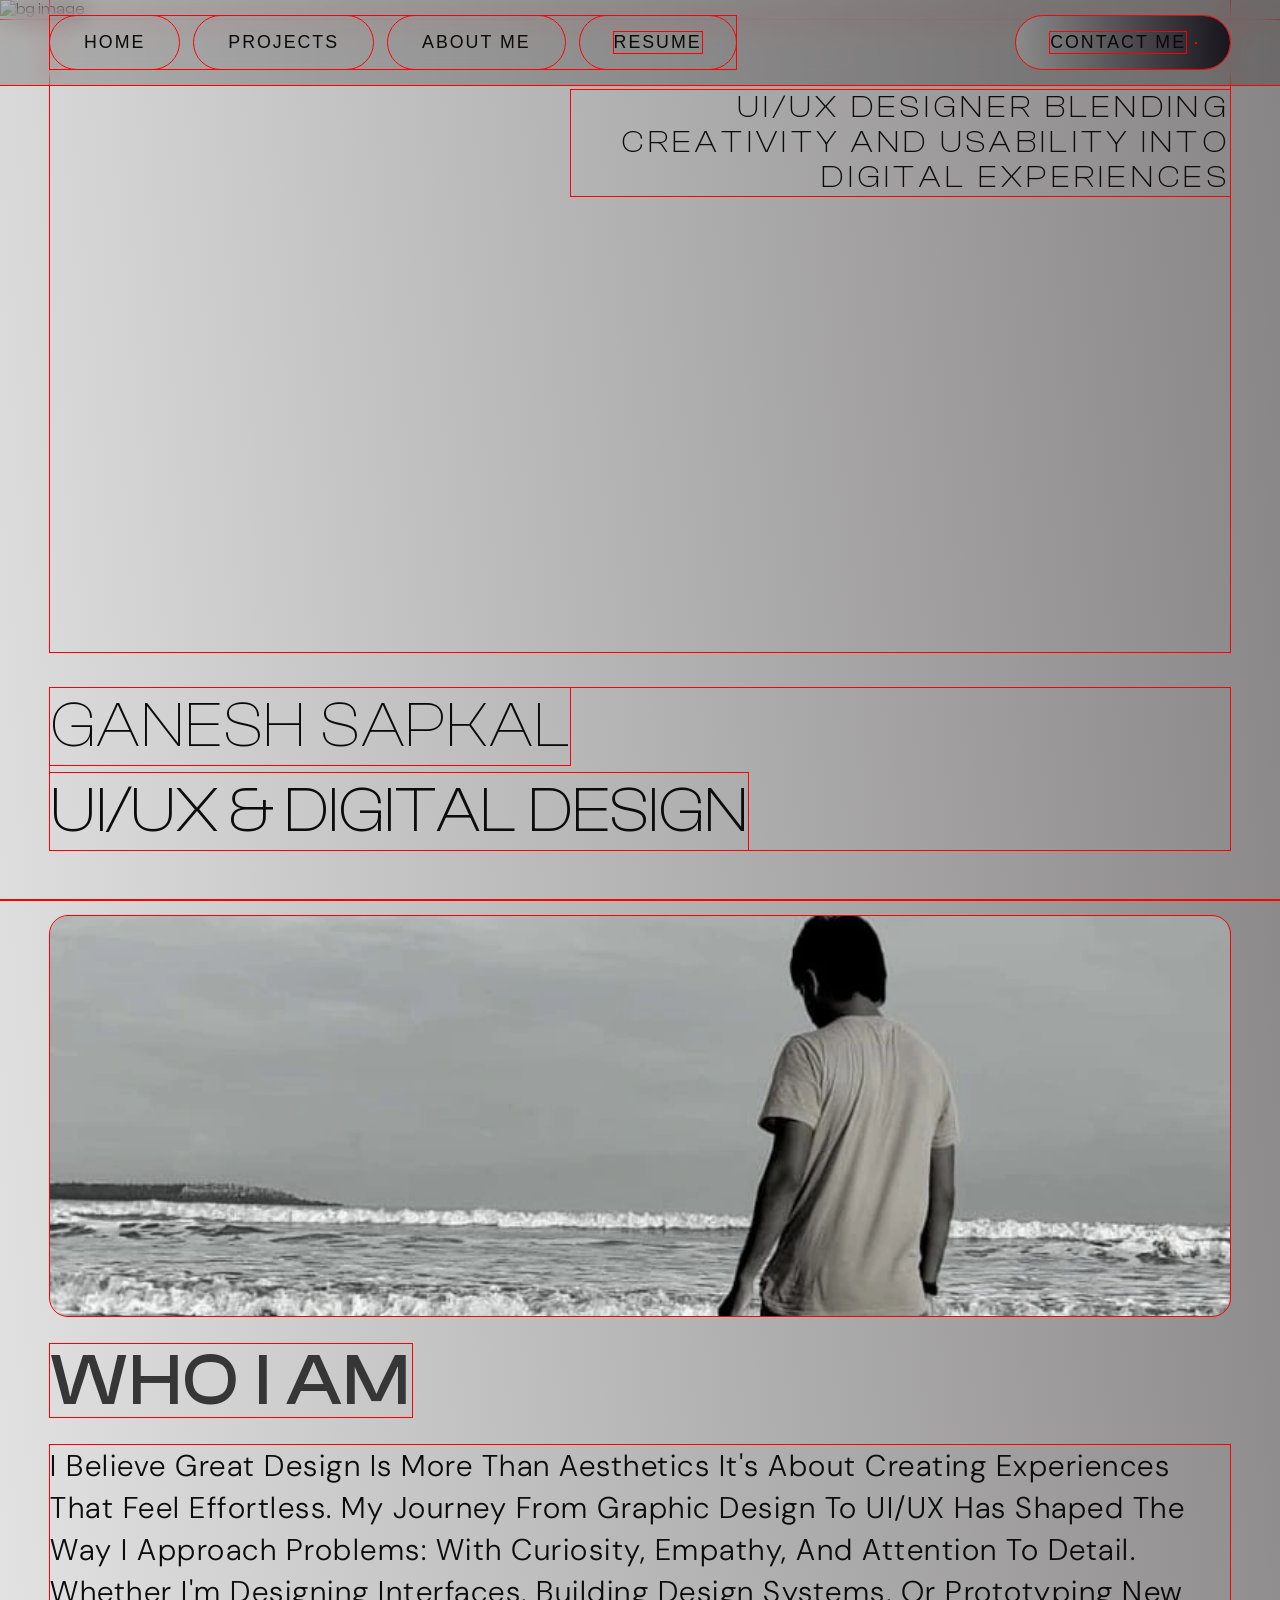
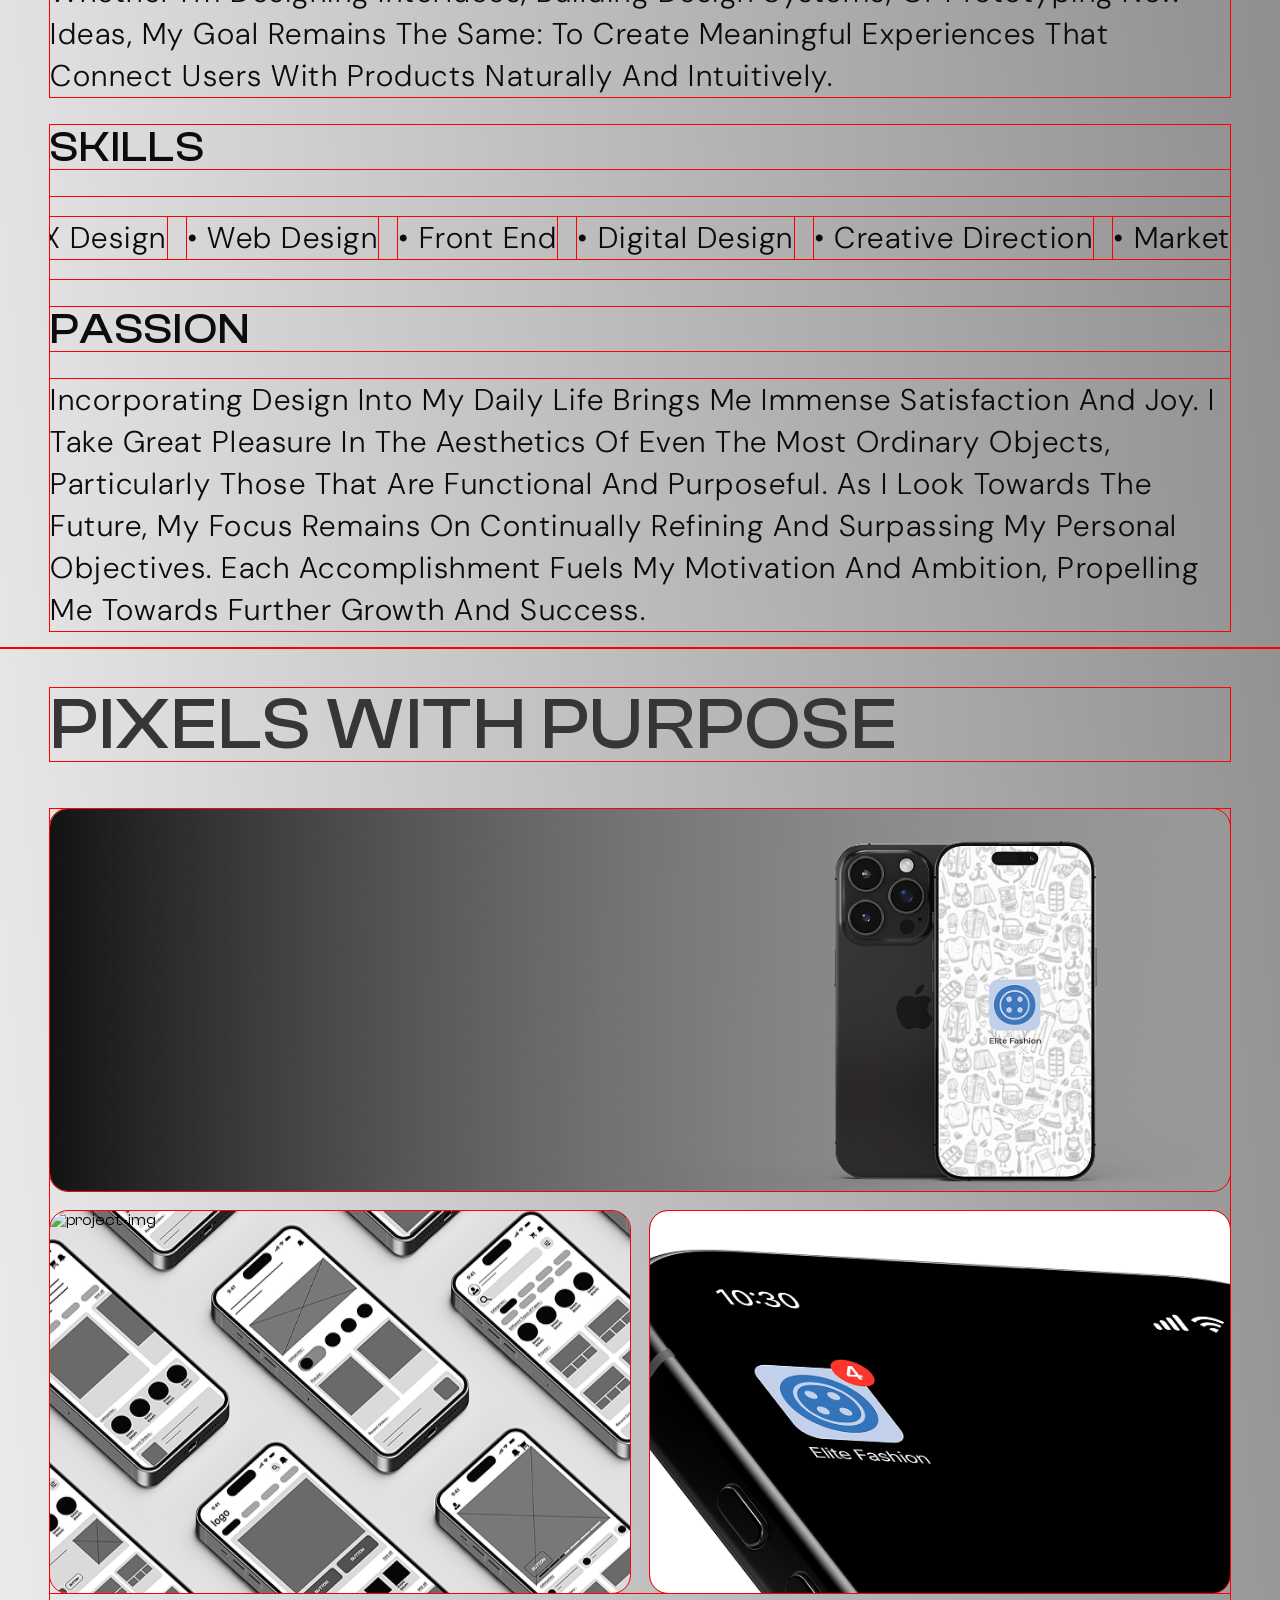
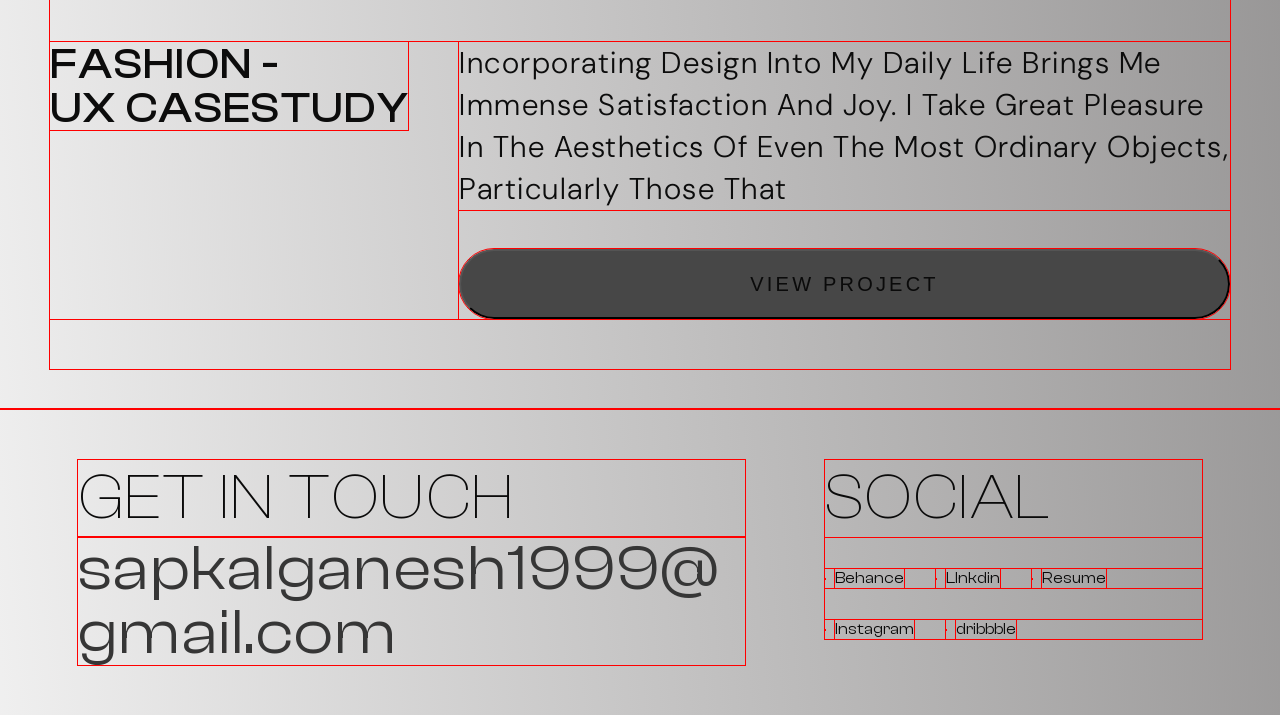
==== commit 02553877: "update" ====
--- a/index.html
+++ b/index.html
@@ -77,7 +77,7 @@
                     <img id="imgp23"src="images/Image.png" alt="project-img"> 
                 </div>
                 <div class="Project-Description"> 
-                    <h4>fashion -<br>UX casestudy</h4>
+                     <h4>fashion -<br>UX casestudy</h4>
                     <div class="Project-Text">
                         <P class="bodytext">Incorporating design into my daily life brings me immense satisfaction and joy. I take great pleasure in the aesthetics of even the most ordinary objects, particularly those that  </P>
                         <button class="Project-Link-btn">View Project</button>
--- a/style.css
+++ b/style.css
@@ -4,43 +4,250 @@
 }
 
 :root{
-    --white:#fff;
-    --text-light:#E2E2E2;
-    --text-soft:#F1F1F1;
+    --white:#0a0a0a;
+    --text-light:#0c0c0c;
+    --text-soft:#363636;
     --border:#777;
+    --bg: linear-gradient(265deg, #807E7E -6.39%, #FFF 114.78%);
+    --text: #000000;
     --radius:18px;
-    --radius-pill:50px;
+    --radius-pill:50px; 
     --space-sm:16px;
     --space-md:28px;
     --space-lg:50px;
 }
-
 *{
     margin:0;
     padding:0;
     box-sizing:border-box;
-}
-
+    outline:1px solid red;
+}
 html{
     scroll-behavior:smooth;
 }
 
 body{
     font-family:"Clash";
-    background:linear-gradient(267deg,#666 -82.17%,#000 117.22%);
+    background: var(--bg);
     min-height:100vh;
-    color:var(--white);
-}
-\\tablet\\
-@media screen and (min-width:786px) {
-    width: 90%;
-    padding: 3.053vw;
-}
-\\/tablet*
-@media screen and (min-width:1024px) {
-    width: 80%;
-    max-width: 1200px;
-    margin: 0 auto;
+    color: var(--text);
+}
+\\mobile*
+@media (max-width: 768px){
+
+}
+/* Dark Mode */
+@media (prefers-color-scheme: dark) {
+    :root {
+        --bg: #121212;
+        --text: #ffffff;
+        --white:#ffffff;
+        --text-light:#cbcbcb;
+        --text-soft:#848484;
+        --border:#494949;
+    }
+ }
+/* Mobile */
+@media (max-width: 767px)and (orientation: portrait) {
+     .Hero-Content{
+        height:auto;
+        min-height:100vh;
+    }
+     .hero-inner{
+        height:auto;
+        min-height:100vh;
+    }
+    .bodytext{
+        font-size:16px;
+        line-height:1.6;
+    }
+    h6{
+        font-size:18px;
+    }
+    .my-img{
+        height:250px;
+    }
+    .hero-inner{
+        align-items:flex-start;
+    }
+
+    .hero-text{
+        text-align:left;
+    }
+    .btn,
+    .btn2{
+        font-size:14px;
+        padding:12px 20px;
+    }
+    body{
+        overflow-x: hidden;
+    }
+    header{
+        padding:16px 20px;
+    }
+    .Navigation{
+        display:none;
+    }
+    .ri-menu-line{
+        display:block;
+        font-size:28px;
+    }
+    .Hero-Content,
+    .About-me,
+    .Projects{
+        padding-left:20px;
+        padding-right:20px;
+    }
+    .hero-inner{
+        padding-top:100px;
+    }
+    .hero-text{
+        max-width:100%;
+        letter-spacing:2px;
+    }
+    .Project-Description{
+        flex-direction:column;
+        gap:24px;
+    }
+    .Project-Text{
+        margin-left:0;
+    }
+    .Project02-Image{
+        height:auto;
+        grid-template-columns:1fr;
+    }
+    #imgp21,
+    #imgp22,
+    #imgp23{
+        grid-column:auto;
+        width:100%;
+        aspect-ratio:16/9;
+        object-fit:cover;
+    }
+    .Footer{
+        flex-direction:column;
+        gap:40px;
+        padding:30px 20px;
+    }
+    .Social{
+        width:100%;
+    }
+    #subtitle{
+        font-size:clamp(32px,8vw,48px);
+    }
+    h4{
+        font-size:28px;
+    }
+    .bodytext,
+    h6{
+        font-size:18px;
+    }
+    .Hero-Content{
+        padding:0 16px 16px;
+    }
+
+    .About-me,
+    .Projects{
+        padding:20px 16px;
+    }
+
+ }
+/* Tablet */
+@media (min-width: 768px) and (max-width: 1023px) { 
+    header{
+        padding:16px 30px;
+    }
+
+    .Hero-Content,
+    .About-me,
+    .Projects{
+        padding-left:30px;
+        padding-right:30px;
+    }
+
+    .btn,
+    .btn2{
+        font-size:14px;
+    }
+
+    .hero-text{
+        max-width:500px;
+    }
+
+    .Project-Description{
+        flex-direction:column;
+        gap:32px;
+    }
+
+    .Project-Text{
+        margin-left:0;
+    }
+
+    .Project02-Image{
+        height:auto;
+    }
+
+    #imagep1{
+        width:100%;
+        height:auto;
+    }
+
+    .Footer{
+        flex-direction:column;
+        gap:50px;
+    }
+
+    .Social{
+        width:100%;
+    }
+
+    .skills-track{
+        font-size:24px;
+    }
+}
+/* Laptop */
+@media (min-width: 1024px) and (orientation: landscape) { 
+    .Hero-Content,
+    .About-me,
+    .Projects{
+        padding-left:50px;
+        padding-right:50px;
+    }
+
+    .Project-Description{
+        flex-direction:row;
+    }
+
+    .Footer{
+        flex-direction:row;
+    }
+}
+/* Large Desktop */
+@media (min-width: 1440px) and (orientation: landscape) { 
+    .Hero-Content,
+    .About-me,
+    .Projects{
+        max-width:1600px;
+        margin:0 auto;
+    }
+
+    .hero-text{
+        max-width:700px;
+    }
+
+    .Footer{
+        max-width:1600px;
+        margin:0 auto;
+    }
+
+    h1,
+    h2{
+        font-size:5rem;
+    }
+
+    #subtitle{
+        font-size:5rem;
+    }
 }
 header{
     display: flex;
@@ -48,7 +255,7 @@
     align-items: flex-start;
     padding: 16px clamp(20px,5vw,50px);
     position: fixed;
-    width: 100vw;
+    width:100%;
     top:0;
     left:0;
     background:rgba(0,0,0,.2);
@@ -57,11 +264,8 @@
     z-index:1000;
     transition:transform .4s ease-in-out;
 }
-header.hidden{
+header.hide{
     transform: translateY(-100%);
-}
-.ri-menu-line{
-    display: none;
 }
 .Navigation{
     display:flex;
@@ -82,8 +286,8 @@
     letter-spacing:2px;
     text-transform:uppercase;
     cursor:pointer;
-}
-
+    
+}
 .btn{
     background:transparent;
     color:var(--white);
@@ -96,15 +300,14 @@
 
 .btn2{
     color:var(--white);
-    background:linear-gradient(95deg,#7F7286 0.2%,#0C0911 111.86%);
+    background: linear-gradient(87deg, #8F8F8F -2.87%, #0D0A13 108.3%);
 }
 
 .btn2:hover{
-    background:linear-gradient(95deg,#CCB6D8 0.2%,#57386D 111.86%);
+    background: linear-gradient(88deg, #0D0A13 -137.07%, #8F8F8F 106.49%);
 }
 
 .btn2:hover span{
-    text-decoration:underline;
     text-underline-offset:3px;
 }
 
@@ -114,15 +317,21 @@
 
 .btn2:hover i{
     transform:translateX(4px);
+}
+.ri-menu-line{
+    display: none;
 }
 
 .Hero-Content{
     position:relative;
     overflow:hidden;
     width:100%;
-    min-height:100vh;
+    height:100vh;
     padding:0 50px 50px;
-    color:#eaeaea;
+    color:#000000;
+    display:flex;
+    flex-direction:column;
+    justify-content:space-between;
 }
 
 .unicorn-bg{
@@ -137,13 +346,13 @@
     position:relative;
     z-index:2;
     width:100%;
-    min-height:100vh;
+    height:100vh;
     display:flex;
     flex-direction:column;
     justify-content:space-between;
     align-items:flex-end;
-    padding-top:120px;
-    padding-bottom:40px;
+    padding-top:90px;
+    padding-bottom:20px;
 }
 
 .hero-text{
@@ -162,22 +371,24 @@
     flex-direction:column;
     align-items:flex-start;
     gap:8px;
-    margin-top:4lh;
-}
-
+    margin-top:clamp(20px,4vh,60px);
+}
+
+h1,
+h2{
+    line-height:120%;
+    text-transform:uppercase;
+}
 h1{
     color:var(--text-light);
     font-size:clamp(2rem,5vw,4.56rem);
     font-weight:300;
-    line-height:120%;
-    text-transform:uppercase;
 }
 
 h2{
     color:var(--white);
     font-size:clamp(2rem,5vw,4.56rem);
     font-weight:200;
-    line-height:120%;
     letter-spacing:1.46px;
     text-transform:uppercase;
 }
@@ -260,7 +471,6 @@
     padding:40px 50px;
 }
 
-#project01,
 .project02{
     display:flex;
     flex-direction:column;
@@ -293,7 +503,7 @@
 
 .Project-Text{
     flex:1;
-    margin-left:5lh;
+    margin-left:clamp(20px,4vw,60px);
     display:flex;
     flex-direction:column;
     gap:39px;
@@ -317,7 +527,7 @@
 
 .Project02-Image{
     display:grid;
-    height:888px;
+    min-height:600px;
     gap:20px;
     grid-template-columns:repeat(2,minmax(0,1fr));
     grid-template-rows:repeat(2,minmax(0,1fr));
@@ -417,4 +627,8 @@
 .skills-track span::before{
     content:"•";
     margin-right:8px;
+}
+img{
+    max-width:100%;
+    display:block;
 }
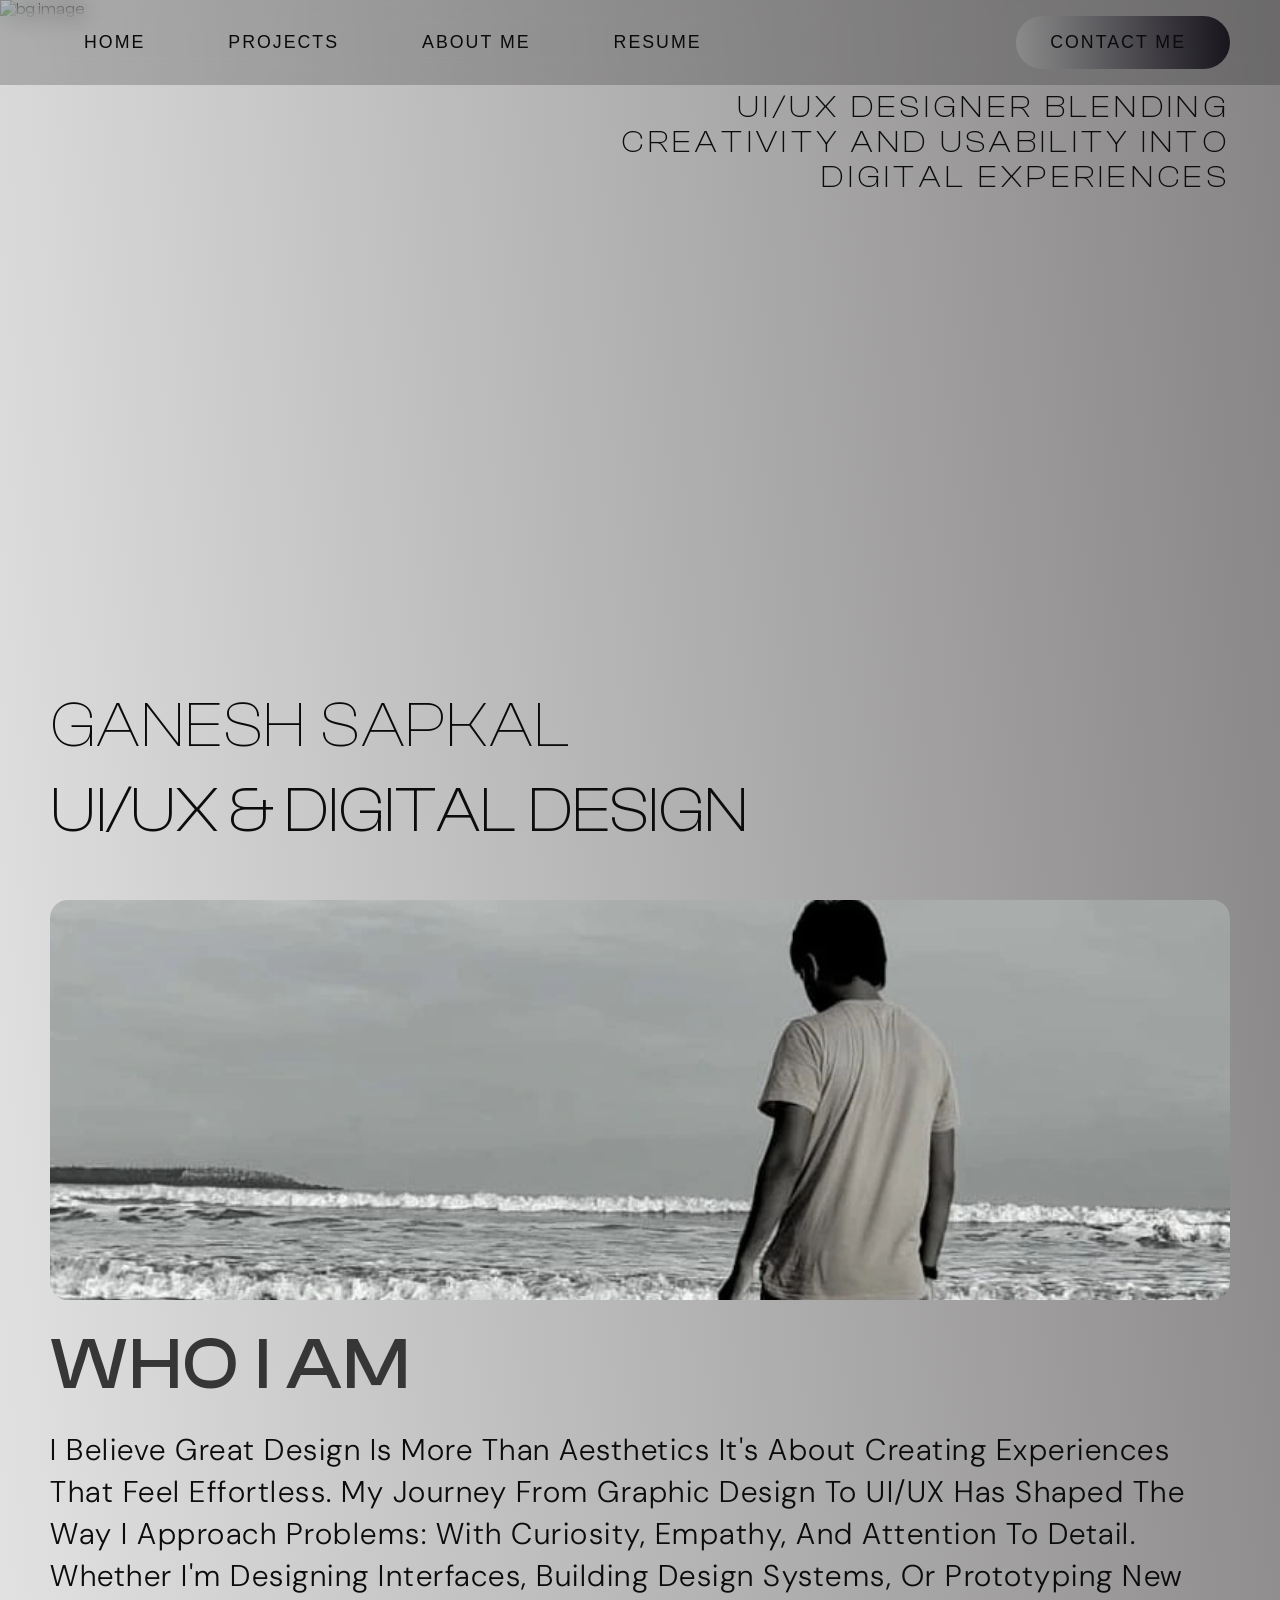
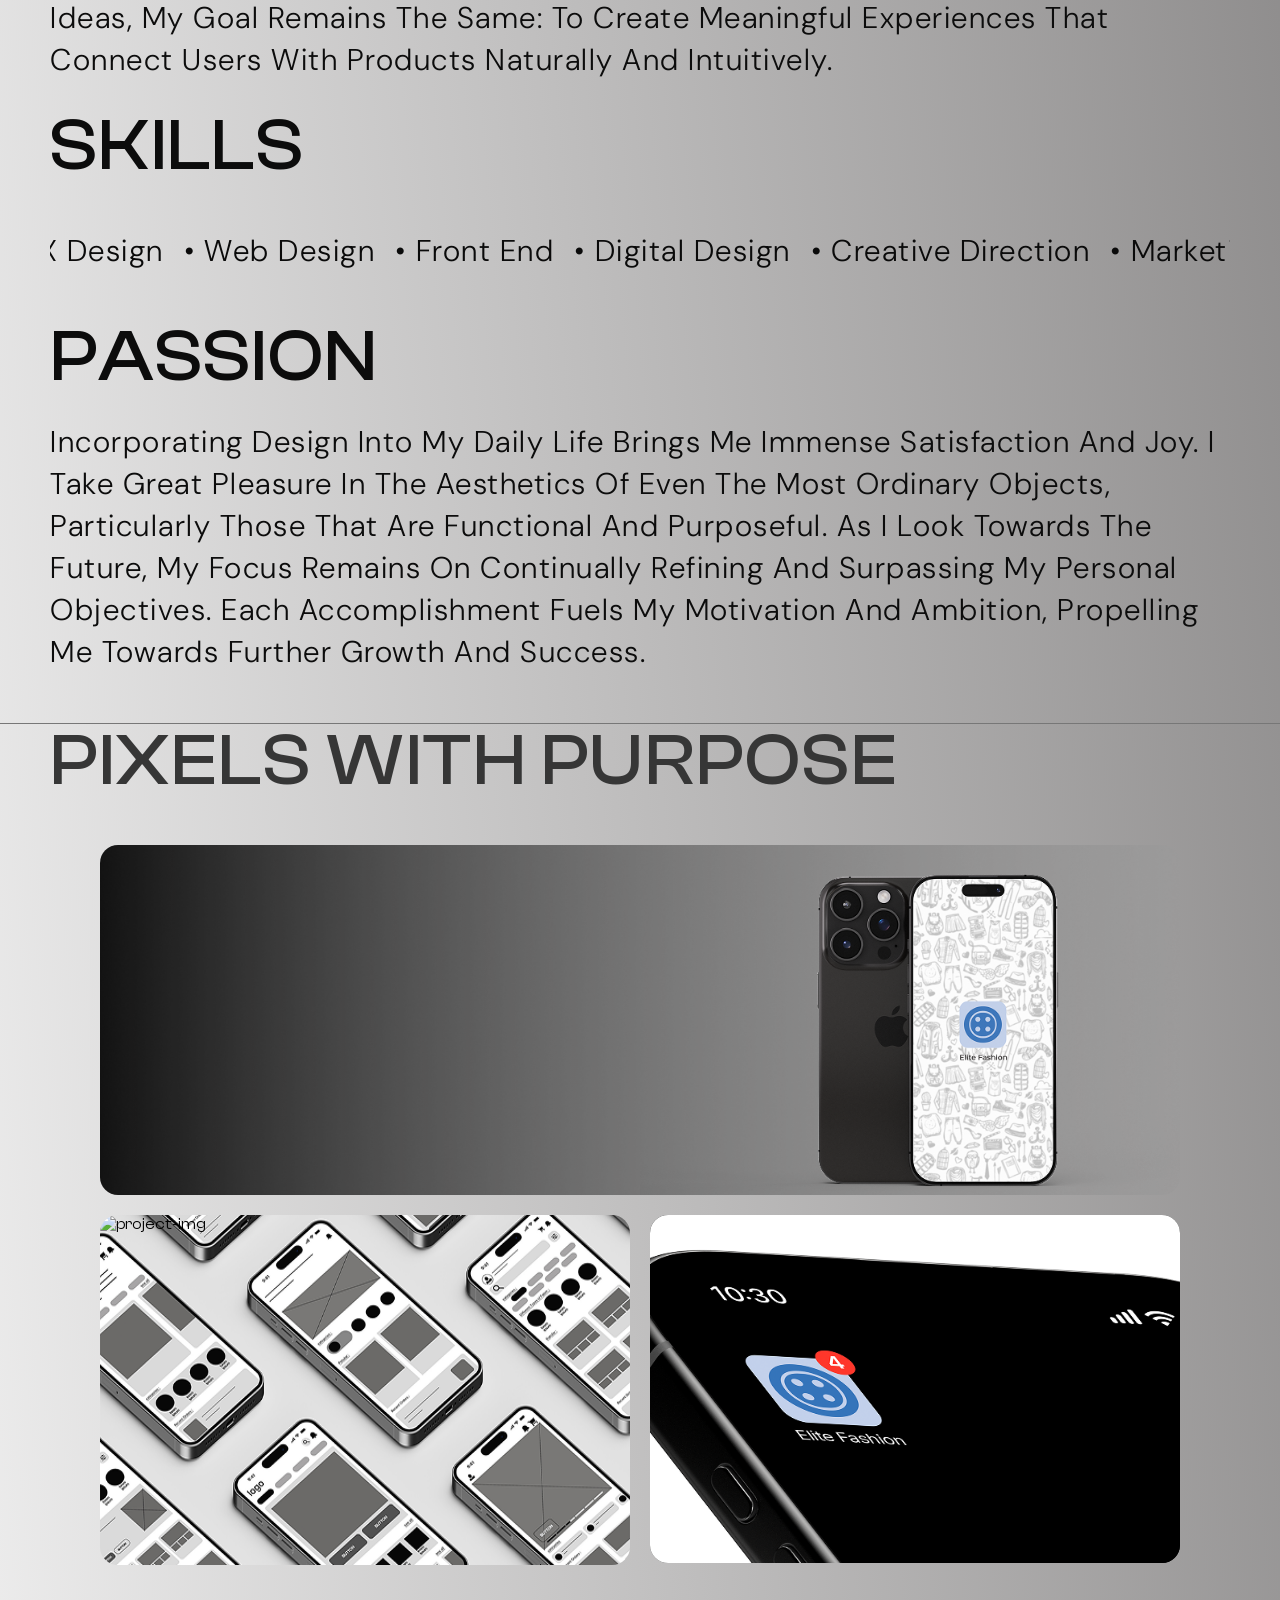
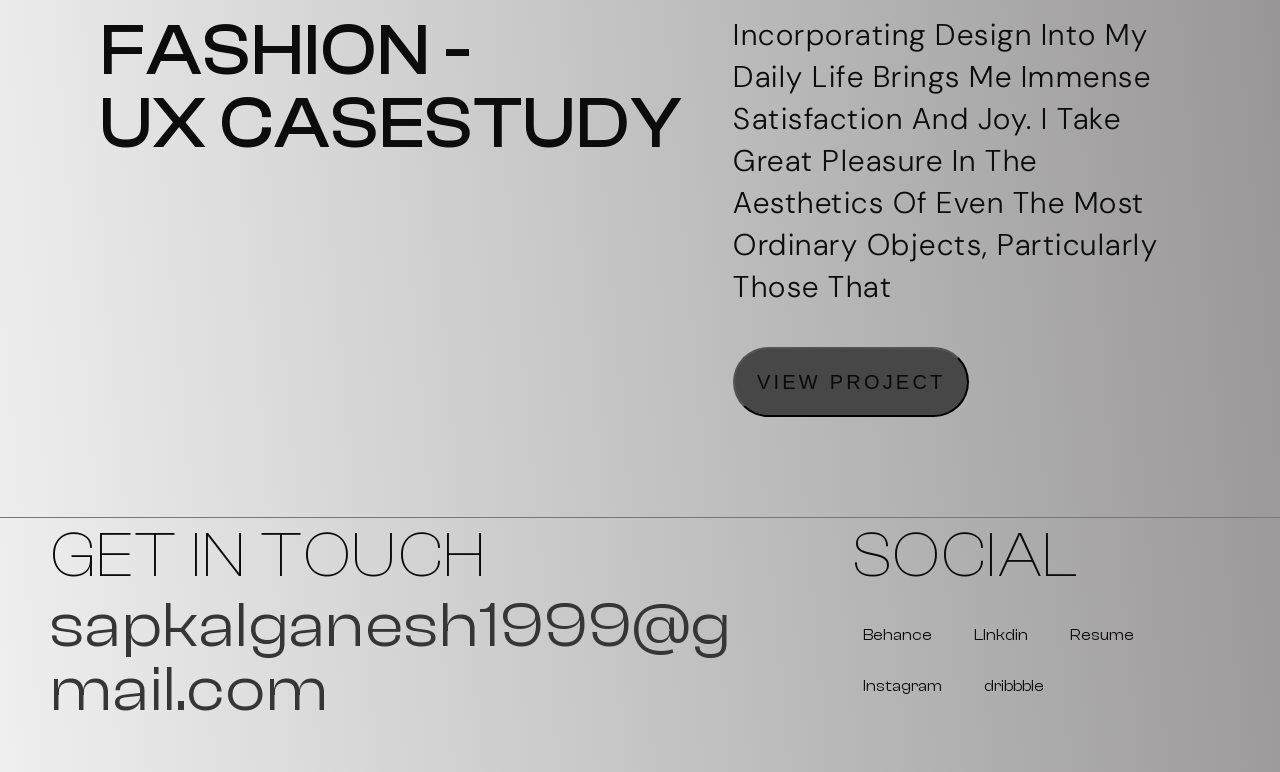
==== commit 7be927d7: "update" ====
--- a/index.html
+++ b/index.html
@@ -84,8 +84,7 @@
                     </div>
                 </div>
             </div>
-         </section>
-        </section>   
+         </section>       
     </main>
     <footer class="Footer">
         <div class="Contact-Info">
--- a/style.css
+++ b/style.css
@@ -20,7 +20,6 @@
     margin:0;
     padding:0;
     box-sizing:border-box;
-    outline:1px solid red;
 }
 html{
     scroll-behavior:smooth;
@@ -31,10 +30,7 @@
     background: var(--bg);
     min-height:100vh;
     color: var(--text);
-}
-\\mobile*
-@media (max-width: 768px){
-
+    overflow-x:hidden;
 }
 /* Dark Mode */
 @media (prefers-color-scheme: dark) {
@@ -48,60 +44,64 @@
     }
  }
 /* Mobile */
-@media (max-width: 767px)and (orientation: portrait) {
+@media (max-width: 767px) {
+    header{
+        width:100%;
+        padding:12px 16px;
+        overflow:hidden;
+    }
+
+   .Navigation{
+        display:none !important;
+    }
+
+    .ri-menu-line{
+        display:block !important;
+    }
+    .btn2{
+        padding:10px 16px;
+        font-size:14px;
+    }
+
+    .ri-menu-line{
+        display:block;
+        font-size:28px;
+    }
      .Hero-Content{
         height:auto;
         min-height:100vh;
     }
+    .Hero-Content,
+    .About-me,
+    .Projects{
+        padding-left:4px;
+        padding-right:4px;
+    }
      .hero-inner{
         height:auto;
-        min-height:100vh;
+        min-height:auto;
+        align-items:flex-start;
+        padding-top:100px;
     }
     .bodytext{
-        font-size:16px;
-        line-height:1.6;
-    }
+    font-size:16px;
+    line-height:1.6;
+    font-weight: 300;
+     }
+
     h6{
-        font-size:18px;
+    font-size:18px;
     }
     .my-img{
         height:250px;
-    }
-    .hero-inner{
-        align-items:flex-start;
-    }
-
-    .hero-text{
-        text-align:left;
     }
     .btn,
     .btn2{
         font-size:14px;
         padding:12px 20px;
     }
-    body{
-        overflow-x: hidden;
-    }
-    header{
-        padding:16px 20px;
-    }
-    .Navigation{
-        display:none;
-    }
-    .ri-menu-line{
-        display:block;
-        font-size:28px;
-    }
-    .Hero-Content,
-    .About-me,
-    .Projects{
-        padding-left:20px;
-        padding-right:20px;
-    }
-    .hero-inner{
-        padding-top:100px;
-    }
     .hero-text{
+        text-align:left;
         max-width:100%;
         letter-spacing:2px;
     }
@@ -129,31 +129,21 @@
         gap:40px;
         padding:30px 20px;
     }
-    .Social{
-        width:100%;
+    ..Social{
+    width:100%;
+    max-width:377px;
     }
     #subtitle{
         font-size:clamp(32px,8vw,48px);
     }
     h4{
-        font-size:28px;
-    }
-    .bodytext,
-    h6{
-        font-size:18px;
-    }
-    .Hero-Content{
-        padding:0 16px 16px;
-    }
-
-    .About-me,
-    .Projects{
-        padding:20px 16px;
-    }
+        font-size:clamp(32px,8vw,73px);
+    }
+    
 
  }
 /* Tablet */
-@media (min-width: 768px) and (max-width: 1023px) { 
+@media (min-width: 769px) and (max-width: 1023px) { 
     header{
         padding:16px 30px;
     }
@@ -178,15 +168,14 @@
         flex-direction:column;
         gap:32px;
     }
-
     .Project-Text{
         margin-left:0;
     }
-
     .Project02-Image{
-        height:auto;
-    }
-
+    height:auto;
+    min-height:auto;
+    grid-template-columns:1fr;
+    }
     #imagep1{
         width:100%;
         height:auto;
@@ -246,7 +235,7 @@
     }
 
     #subtitle{
-        font-size:5rem;
+        font-size:clamp(32px,8vw,73px);
     }
 }
 header{
@@ -327,7 +316,7 @@
     overflow:hidden;
     width:100%;
     height:100vh;
-    padding:0 50px 50px;
+    padding:0 clamp(12px,4vw,50px) 50px;
     color:#000000;
     display:flex;
     flex-direction:column;
@@ -395,7 +384,7 @@
 
 h4{
     color:var(--text-light);
-    font-size:44px;
+    font-size:clamp(32px,8vw,73px);
     font-weight:500;
     line-height:100%;
     letter-spacing:1.32px;
@@ -423,7 +412,7 @@
 
 #subtitle{
     color:var(--text-soft);
-    font-size:73px;
+    font-size:clamp(32px,8vw,73px);
     font-weight:500;
     line-height:100%;
     letter-spacing:2.19px;
@@ -445,7 +434,7 @@
     flex-direction:column;
     align-items:flex-start;
     gap:28px;
-    padding:16px 50px;
+    padding:0 clamp(12px,4vw,50px) 50px;
     border-bottom:.5px solid var(--border);
 }
 
@@ -468,7 +457,7 @@
     display:flex;
     flex-direction:column;
     gap:48px;
-    padding:40px 50px;
+    padding:0 clamp(12px,4vw,50px) 50px;
 }
 
 .project02{
@@ -476,7 +465,7 @@
     flex-direction:column;
     align-items:flex-end;
     gap:49px;
-    padding-bottom:50px;
+    padding:0 clamp(12px,4vw,50px) 50px;
 }
 
 .Project-Image{
@@ -511,6 +500,7 @@
 
 .Project-Link-btn{
     display:flex;
+    width:fit-content;
     justify-content:center;
     align-items:center;
     gap:10px;
@@ -555,7 +545,7 @@
     justify-content:space-between;
     align-items:flex-start;
     gap:80px;
-    padding:50px 78px;
+    padding:0 clamp(12px,4vw,50px) 50px;
     border-top:1px solid var(--border);
 }
 
@@ -564,7 +554,8 @@
 }
 
 .Social{
-    width:377px;
+    width:100%;
+    max-width:377px;
     display:flex;
     flex-direction:column;
     gap:32px;
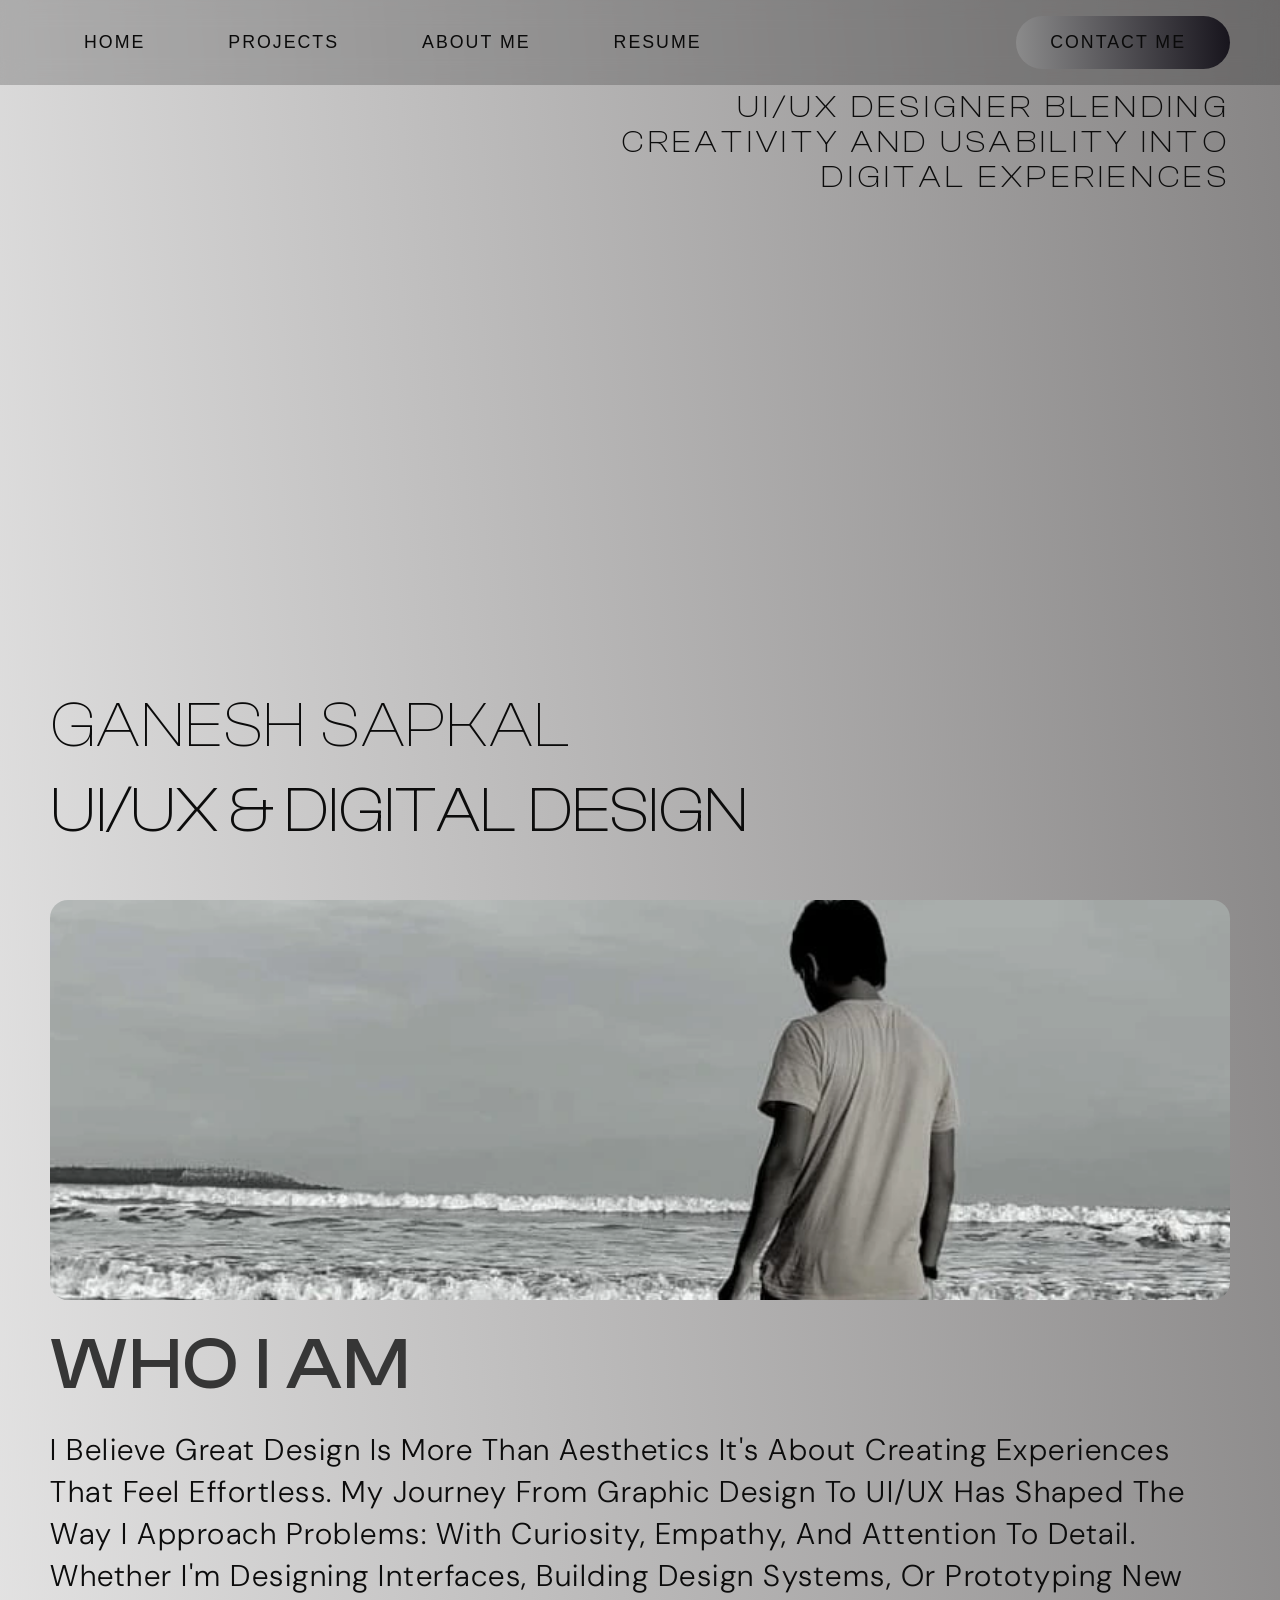
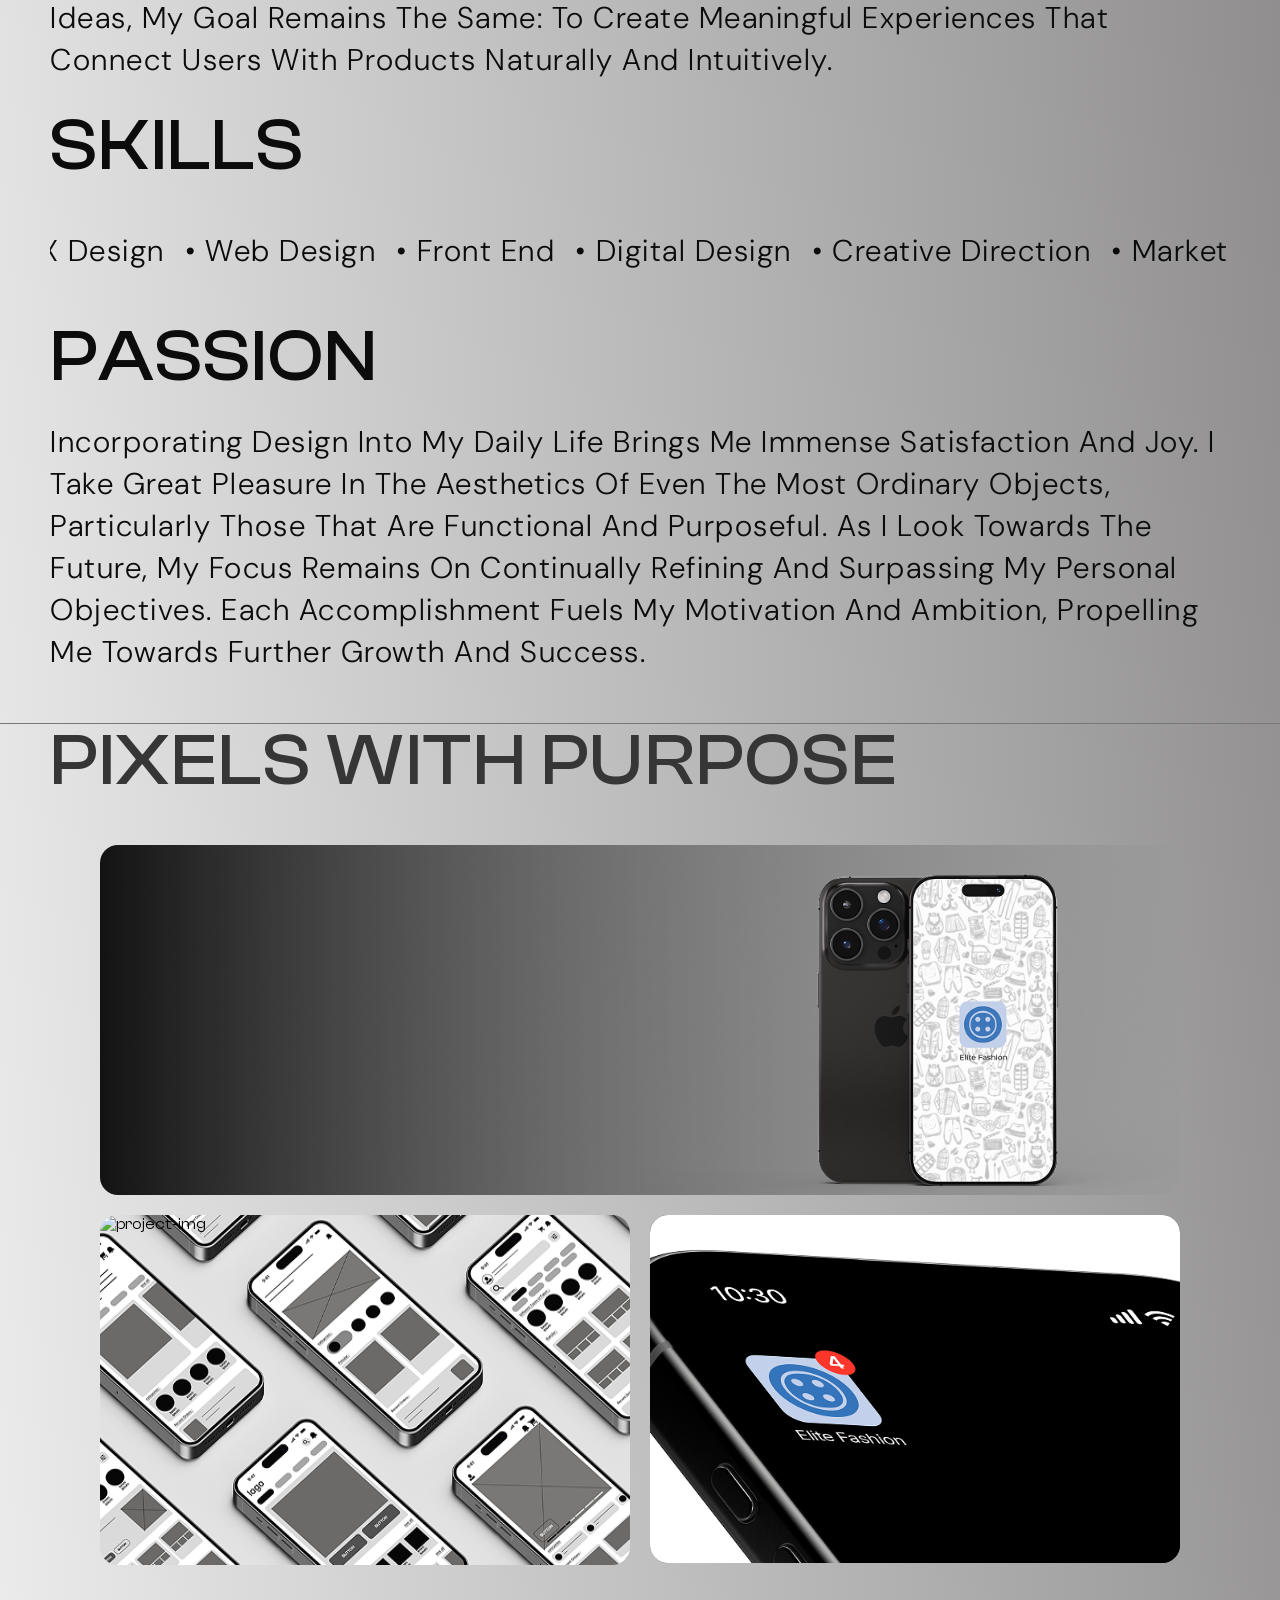
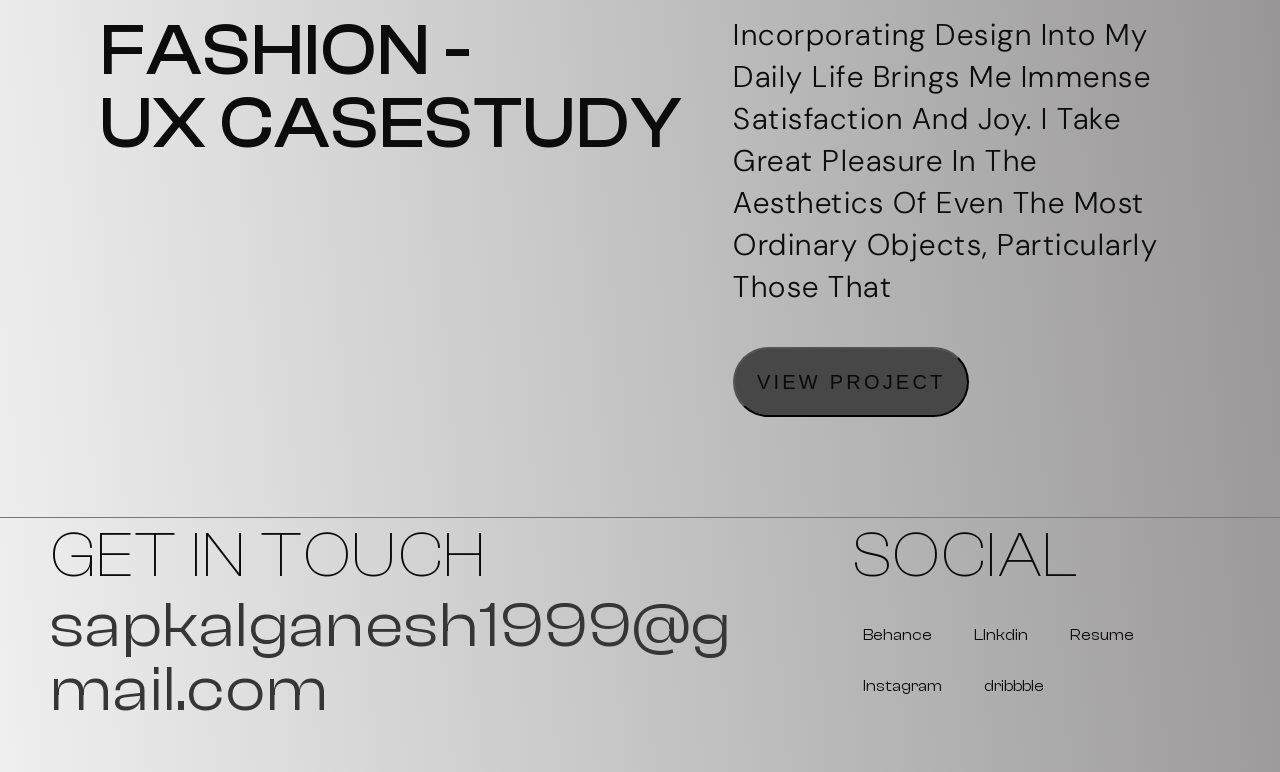
==== commit 59861261: "Update portfolio" ====
--- a/index.html
+++ b/index.html
@@ -26,9 +26,6 @@
     </header>
     <main>
          <section class="Hero-Content">
-            <div class="unicorn-bg">
-                <img src="###" alt="bg image">
-            </div>
             <div class="hero-inner">
                 <p class="hero-text">
                 UI/UX DESIGNER BLENDING CREATIVITY AND USABILITY INTO DIGITAL EXPERIENCES
